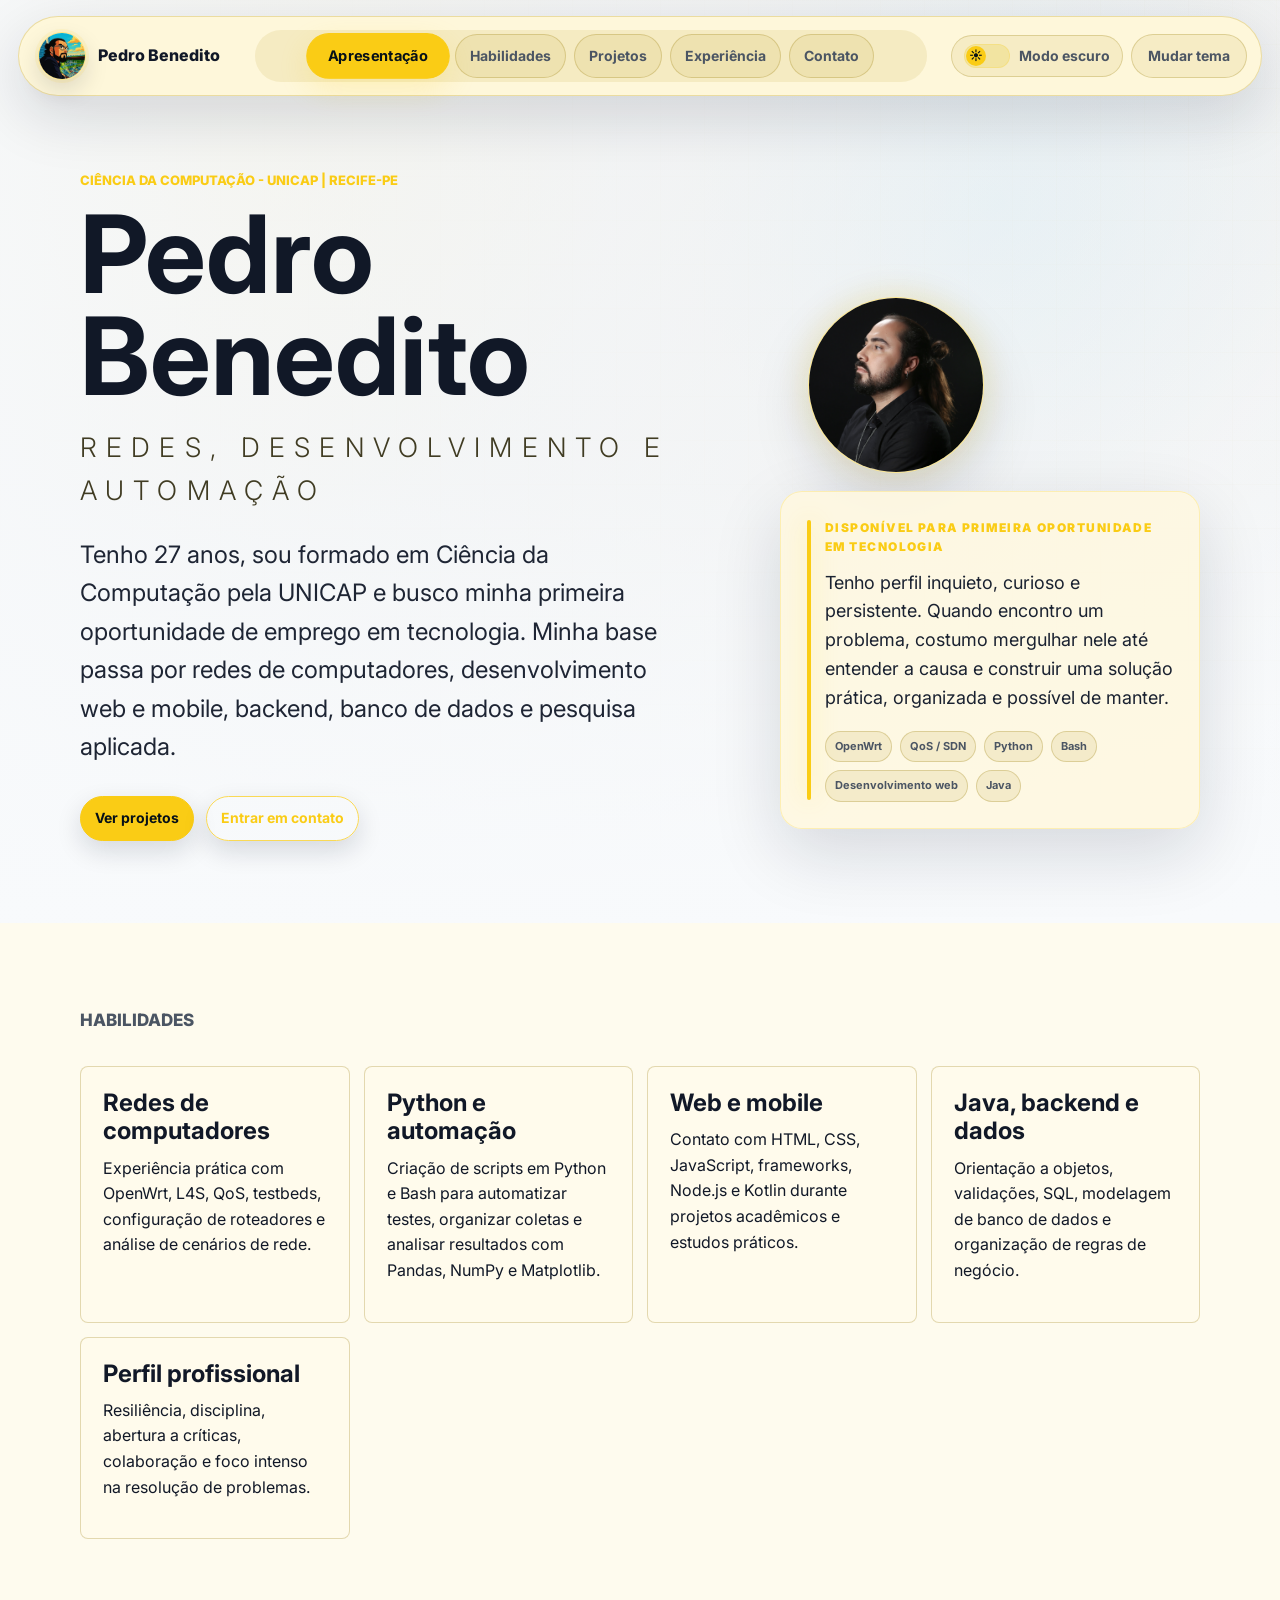
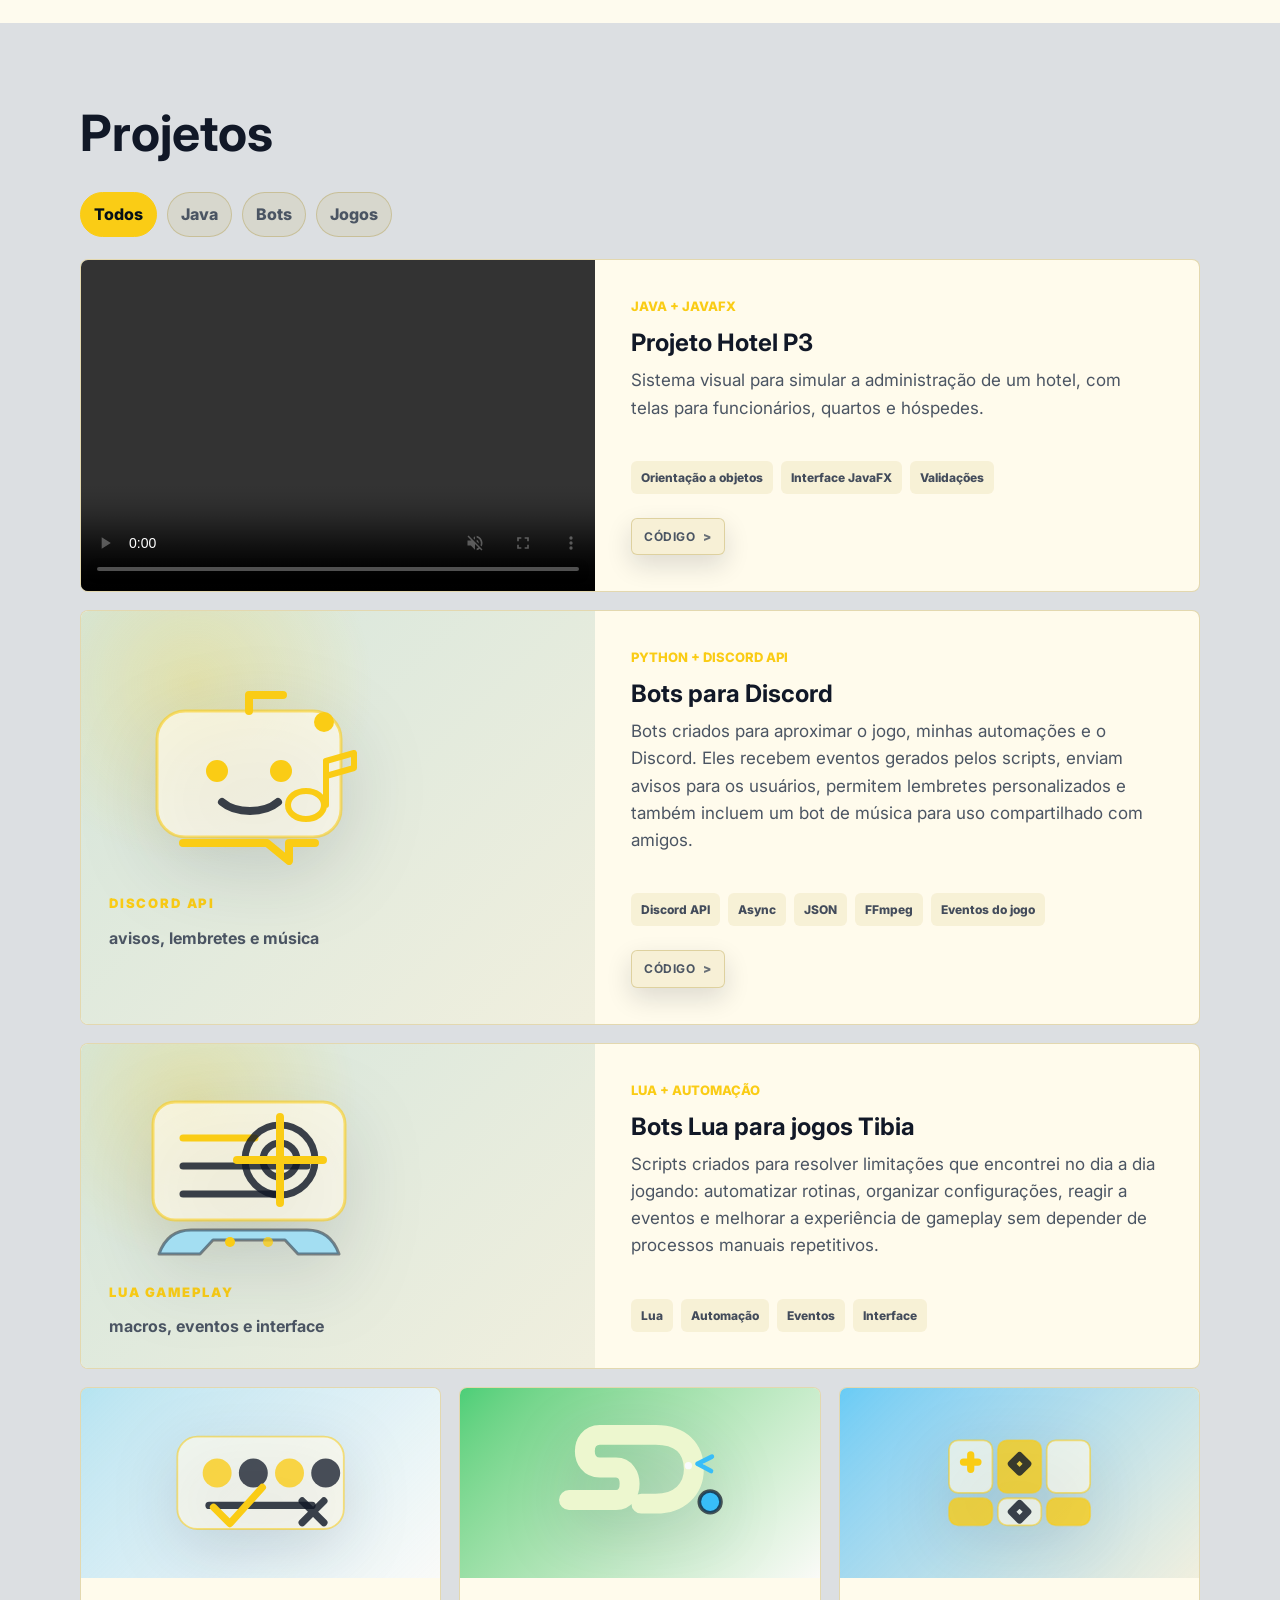
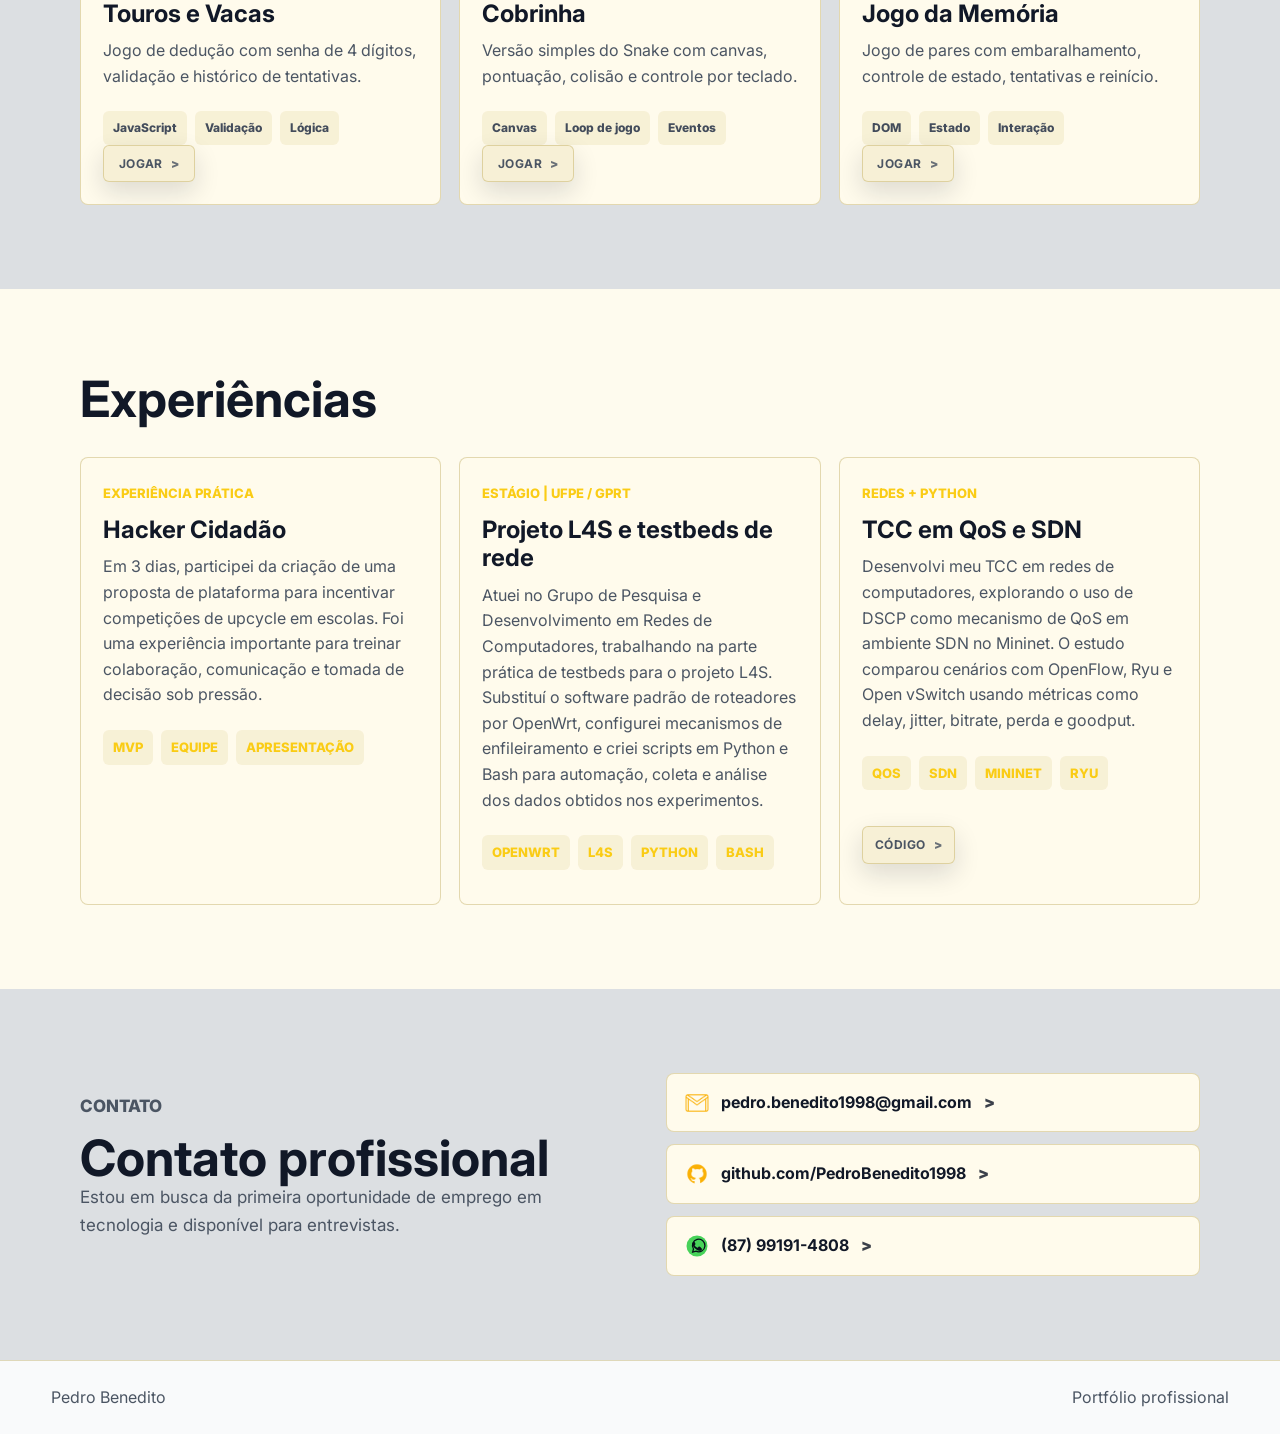
==== index.html @ 8c63ab30 "Restore effects with safer timing" ====
<!DOCTYPE html>
<html lang="pt-BR">
<head>
  <meta charset="UTF-8">
  <meta name="viewport" content="width=device-width, initial-scale=1.0">
  <meta name="description" content="Portfólio de Pedro Benedito, formado em Ciência da Computação pela UNICAP, com experiência em redes, OpenWrt, Python, Java, SQL e desenvolvimento web.">
  <title>Pedro Benedito | Portfólio</title>
  <link rel="preconnect" href="https://fonts.googleapis.com">
  <link rel="preconnect" href="https://fonts.gstatic.com" crossorigin>
  <link href="https://fonts.googleapis.com/css2?family=Inter:wght@400;500;600;700;800&display=swap" rel="stylesheet">
  <link rel="icon" type="image/png" href="assets/favicon.png">
  <link rel="apple-touch-icon" href="assets/favicon.png">
  <link rel="stylesheet" href="styles.css">
</head>
<body>
  <div class="page-loader" data-loader aria-live="polite" aria-label="Carregando portfólio">
    <div class="loader-card">
      <img src="assets/old/newPROFILE.jpg" alt="">
      <span>Preparando portfólio</span>
      <strong>Carregando projetos...</strong>
      <div class="loader-bar" aria-hidden="true"><i></i></div>
    </div>
  </div>

  <header class="site-header" data-header>
    <a class="brand" href="https://github.com/PedroBenedito1998" target="_blank" rel="noreferrer" aria-label="Abrir GitHub atual de Pedro Benedito">
      <img src="assets/old/newPROFILE.jpg" alt="Foto de Pedro Benedito">
      <span>Pedro Benedito</span>
    </a>

    <nav class="nav" aria-label="Navegação principal">
      <a href="#inicio">Apresentação</a>
      <a href="#habilidades">Habilidades</a>
      <a href="#projetos">Projetos</a>
      <a href="#experiencia">Experiência</a>
      <a href="#contato">Contato</a>
    </nav>

    <div class="header-controls" aria-label="Opcoes visuais do site">
      <button class="mode-switch" type="button" data-mode-switch role="switch" aria-checked="true" aria-label="Alternar modo escuro">
        <span class="mode-switch-track" aria-hidden="true">
          <span class="mode-switch-thumb" data-mode-icon>☾</span>
        </span>
        <span class="mode-switch-text" data-mode-label>Modo escuro</span>
      </button>
      <button class="theme-button" type="button" data-theme-button aria-label="Mudar cor do site">
        <span>Mudar tema</span>
      </button>
    </div>
  </header>

  <button class="theme-fab" type="button" data-theme-button aria-label="Mudar cor do site">
    Mudar tema
  </button>

  <div class="toast" data-mode-toast role="status" aria-live="polite"></div>
  <div class="pointer-glow" data-pointer-glow aria-hidden="true"></div>

  <main>
    <section class="hero" id="inicio" aria-labelledby="hero-title">
      <div class="hero-bg" role="img" aria-label="Ambiente visual de tecnologia e desenvolvimento"></div>
      <div class="hero-overlay"></div>
      <div class="hero-content">
        <div class="hero-copy">
          <p class="eyebrow">Ciência da Computação - UNICAP | Recife-PE</p>
          <h1 id="hero-title">Pedro Benedito</h1>
          <p class="hero-subtitle">Redes, desenvolvimento e automação</p>
          <p class="hero-lead">
            Tenho 27 anos, sou formado em Ciência da Computação pela UNICAP e busco
            minha primeira oportunidade de emprego em tecnologia. Minha base passa por
            redes de computadores, desenvolvimento web e mobile, backend, banco de dados
            e pesquisa aplicada.
          </p>
          <div class="hero-actions">
            <a class="button primary" href="#projetos">Ver projetos</a>
            <a class="button secondary" href="#contato">Entrar em contato</a>
          </div>
        </div>

        <div class="hero-side">
          <img class="hero-portrait" src="assets/old/fd.jpg" alt="Foto de Pedro Benedito">
          <aside class="hero-card reveal-card" aria-label="Resumo profissional">
            <span>Disponível para primeira oportunidade em tecnologia</span>
            <p>
              Tenho perfil inquieto, curioso e persistente. Quando encontro um problema,
              costumo mergulhar nele até entender a causa e construir uma solução prática,
              organizada e possível de manter.
            </p>
            <div class="hero-card-tags">
              <b>OpenWrt</b>
              <b>QoS / SDN</b>
              <b>Python</b>
              <b>Bash</b>
              <b>Desenvolvimento web</b>
              <b>Java</b>
            </div>
          </aside>
        </div>
      </div>
    </section>

    <section class="skills-band" id="habilidades">
      <div class="section-shell">
        <div class="section-heading">
          <p class="section-kicker">Habilidades</p>
        </div>

        <div class="skills-grid">
          <article class="skill-card">
            <h3>Redes de computadores</h3>
            <p>Experiência prática com OpenWrt, L4S, QoS, testbeds, configuração de roteadores e análise de cenários de rede.</p>
          </article>
          <article class="skill-card">
            <h3>Python e automação</h3>
            <p>Criação de scripts em Python e Bash para automatizar testes, organizar coletas e analisar resultados com Pandas, NumPy e Matplotlib.</p>
          </article>
          <article class="skill-card">
            <h3>Web e mobile</h3>
            <p>Contato com HTML, CSS, JavaScript, frameworks, Node.js e Kotlin durante projetos acadêmicos e estudos práticos.</p>
          </article>
          <article class="skill-card">
            <h3>Java, backend e dados</h3>
            <p>Orientação a objetos, validações, SQL, modelagem de banco de dados e organização de regras de negócio.</p>
          </article>
          <article class="skill-card">
            <h3>Perfil profissional</h3>
            <p>Resiliência, disciplina, abertura a críticas, colaboração e foco intenso na resolução de problemas.</p>
          </article>
        </div>
      </div>
    </section>

    <section class="projects-band" id="projetos">
      <div class="section-shell">
        <div class="section-heading compact-heading">
          <h2>Projetos</h2>
        </div>

        <div class="filter-bar" aria-label="Filtrar projetos">
          <button class="filter-button is-active" type="button" data-filter="all">Todos</button>
          <button class="filter-button" type="button" data-filter="java">Java</button>
          <button class="filter-button" type="button" data-filter="bots">Bots</button>
          <button class="filter-button" type="button" data-filter="game">Jogos</button>
        </div>

        <div class="project-list">
          <article class="project-row reveal-card" data-project-card data-kind="java">
            <div class="project-preview video-media">
              <video src="assets/old/demo.mp4" controls muted loop playsinline preload="metadata" data-autoplay-video></video>
            </div>
            <div class="project-info">
              <p class="project-tag">Java + JavaFX</p>
              <h3>Projeto Hotel P3</h3>
              <p class="project-summary">
                Sistema visual para simular a administração de um hotel, com telas para
                funcionários, quartos e hóspedes.
              </p>
              <div class="project-notes">
                <span>Orientação a objetos</span>
                <span>Interface JavaFX</span>
                <span>Validações</span>
              </div>
              <div class="project-actions">
                <a class="button small" href="https://github.com/HeloisaJ/Projeto_P3_JavaFX" target="_blank" rel="noreferrer">Código</a>
              </div>
            </div>
          </article>

          <article class="project-row reveal-card" data-project-card data-kind="bots">
            <div class="project-preview code-preview discord-preview" aria-hidden="true">
              <svg class="automation-symbol discord-symbol" viewBox="0 0 260 190">
                <rect class="bot-window" x="38" y="28" width="184" height="126" rx="28" />
                <circle class="bot-eye" cx="98" cy="88" r="11" />
                <circle class="bot-eye" cx="162" cy="88" r="11" />
                <path class="bot-mouth" d="M103 119c14 12 42 12 56 0" />
                <path class="bot-antenna" d="M130 28V12m0 0h34" />
                <circle class="bot-signal" cx="205" cy="39" r="10" />
                <path class="chat-line" d="M64 160h84l22 18v-18h26" />
                <path class="music-note" d="M207 78v44m0-44l28-8v15l-28 8m-2 29c0 8-8 14-18 14s-18-6-18-14 8-14 18-14 18 6 18 14z" />
              </svg>
              <span>Discord API</span>
              <em>avisos, lembretes e música</em>
            </div>
            <div class="project-info">
              <p class="project-tag">Python + Discord API</p>
              <h3>Bots para Discord</h3>
              <p class="project-summary">
                Bots criados para aproximar o jogo, minhas automações e o Discord. Eles
                recebem eventos gerados pelos scripts, enviam avisos para os usuários,
                permitem lembretes personalizados e também incluem um bot de música para
                uso compartilhado com amigos.
              </p>
              <div class="project-notes">
                <span>Discord API</span>
                <span>Async</span>
                <span>JSON</span>
                <span>FFmpeg</span>
                <span>Eventos do jogo</span>
              </div>
              <div class="project-actions">
                <a class="button small" href="https://github.com/PedroBenedito1998/bots-discord" target="_blank" rel="noreferrer">Código</a>
              </div>
            </div>
          </article>

          <article class="project-row reveal-card" data-project-card data-kind="bots">
            <div class="project-preview code-preview lua-preview" aria-hidden="true">
              <svg class="automation-symbol lua-symbol" viewBox="0 0 260 190">
                <rect class="script-window" x="34" y="30" width="192" height="118" rx="22" />
                <path class="script-line accent-script-line" d="M64 66h72" />
                <path class="script-line" d="M64 94h124" />
                <path class="script-line" d="M64 122h92" />
                <path class="target-ring" d="M196 88a35 35 0 1 1-70 0 35 35 0 0 1 70 0z" />
                <path class="target-ring" d="M178 88a17 17 0 1 1-34 0 17 17 0 0 1 34 0z" />
                <path class="target-cross" d="M161 45v86M118 88h86" />
                <path class="gamepad-body" d="M72 158h116c18 0 27 10 32 24h-41l-13-14H94l-13 14H40c5-14 14-24 32-24z" />
                <circle class="gamepad-dot" cx="111" cy="170" r="5" />
                <circle class="gamepad-dot accent-dot" cx="149" cy="170" r="5" />
              </svg>
              <span>Lua gameplay</span>
              <em>macros, eventos e interface</em>
            </div>
            <div class="project-info">
              <p class="project-tag">Lua + automação</p>
              <h3>Bots Lua para jogos Tibia</h3>
              <p class="project-summary">
                Scripts criados para resolver limitações que encontrei no dia a dia jogando:
                automatizar rotinas, organizar configurações, reagir a eventos e melhorar a
                experiência de gameplay sem depender de processos manuais repetitivos.
              </p>
              <div class="project-notes">
                <span>Lua</span>
                <span>Automação</span>
                <span>Eventos</span>
                <span>Interface</span>
              </div>
            </div>
          </article>

        </div>

        <div class="games-grid project-games">
          <article class="game-tile reveal-card" data-project-card data-kind="game">
            <div class="game-cover bulls-cover">
              <svg class="game-symbol bulls-symbol" viewBox="0 0 240 150" aria-hidden="true">
                <rect class="symbol-panel" x="28" y="24" width="184" height="102" rx="22" />
                <circle class="symbol-dot accent-dot" cx="72" cy="64" r="16" />
                <circle class="symbol-dot" cx="112" cy="64" r="16" />
                <circle class="symbol-dot accent-dot" cx="152" cy="64" r="16" />
                <circle class="symbol-dot" cx="192" cy="64" r="16" />
                <path class="symbol-line" d="M63 100h114" />
                <path class="symbol-line accent-line" d="M68 102l18 18 36-40" />
                <path class="symbol-line" d="M166 95l24 24m0-24l-24 24" />
              </svg>
            </div>
            <div class="game-tile-body">
              <h3>Touros e Vacas</h3>
              <p>Jogo de dedução com senha de 4 dígitos, validação e histórico de tentativas.</p>
              <div class="project-notes">
                <span>JavaScript</span>
                <span>Validação</span>
                <span>Lógica</span>
              </div>
              <a class="button small" href="extra/index.html">Jogar</a>
            </div>
          </article>

          <article class="game-tile reveal-card" data-project-card data-kind="game">
            <div class="game-cover snake-cover">
              <svg class="game-symbol snake-symbol" viewBox="0 0 240 150" aria-hidden="true">
                <path class="snake-body" d="M42 94h52c20 0 20-36 0-36H76c-22 0-22-36 0-36h62c28 0 42 16 42 38s-16 38-42 38h-16" />
                <circle class="snake-eye" cx="174" cy="56" r="4" />
                <circle class="snake-food" cx="198" cy="96" r="12" />
                <path class="symbol-line snake-tongue" d="M184 54l16-8m-16 8l15 8" />
              </svg>
            </div>
            <div class="game-tile-body">
              <h3>Cobrinha</h3>
              <p>Versão simples do Snake com canvas, pontuação, colisão e controle por teclado.</p>
              <div class="project-notes">
                <span>Canvas</span>
                <span>Loop de jogo</span>
                <span>Eventos</span>
              </div>
              <a class="button small" href="games/cobrinha/index.html">Jogar</a>
            </div>
          </article>

          <article class="game-tile reveal-card" data-project-card data-kind="game">
            <div class="game-cover memory-cover">
              <svg class="game-symbol memory-symbol" viewBox="0 0 240 150" aria-hidden="true">
                <rect class="memory-mini-card" x="42" y="28" width="48" height="58" rx="10" />
                <rect class="memory-mini-card accent-card" x="96" y="28" width="48" height="58" rx="10" />
                <rect class="memory-mini-card" x="150" y="28" width="48" height="58" rx="10" />
                <rect class="memory-mini-card accent-card" x="42" y="92" width="48" height="30" rx="10" />
                <rect class="memory-mini-card" x="96" y="92" width="48" height="30" rx="10" />
                <rect class="memory-mini-card accent-card" x="150" y="92" width="48" height="30" rx="10" />
                <path class="symbol-line" d="M111 54l9-9 9 9-9 9z" />
                <path class="symbol-line" d="M111 107l9-9 9 9-9 9z" />
                <path class="symbol-line accent-line" d="M58 52h16m-8-8v16" />
              </svg>
            </div>
            <div class="game-tile-body">
              <h3>Jogo da Memória</h3>
              <p>Jogo de pares com embaralhamento, controle de estado, tentativas e reinício.</p>
              <div class="project-notes">
                <span>DOM</span>
                <span>Estado</span>
                <span>Interação</span>
              </div>
              <a class="button small" href="games/memoria/index.html">Jogar</a>
            </div>
          </article>
        </div>
      </div>
    </section>

    <section class="experience-band" id="experiencia">
      <div class="section-shell">
        <div class="section-heading compact-heading">
          <h2>Experiências</h2>
          <!-- Área preparada para incluir certificados, projetos acadêmicos maiores e experiências profissionais. -->
        </div>

        <div class="applied-grid">
          <article class="applied-card reveal-card">
            <span>Experiência prática</span>
            <h3>Hacker Cidadão</h3>
            <p>
              Em 3 dias, participei da criação de uma proposta de plataforma para incentivar
              competições de upcycle em escolas. Foi uma experiência importante para treinar
              colaboração, comunicação e tomada de decisão sob pressão.
            </p>
            <div class="project-notes">
              <span>MVP</span>
              <span>Equipe</span>
              <span>Apresentação</span>
            </div>
          </article>

          <article class="applied-card reveal-card">
            <span>Estágio | UFPE / GPRT</span>
            <h3>Projeto L4S e testbeds de rede</h3>
            <p>
              Atuei no Grupo de Pesquisa e Desenvolvimento em Redes de Computadores,
              trabalhando na parte prática de testbeds para o projeto L4S. Substituí o
              software padrão de roteadores por OpenWrt, configurei mecanismos de
              enfileiramento e criei scripts em Python e Bash para automação, coleta e
              análise dos dados obtidos nos experimentos.
            </p>
            <div class="project-notes">
              <span>OpenWrt</span>
              <span>L4S</span>
              <span>Python</span>
              <span>Bash</span>
            </div>
          </article>

          <article class="applied-card reveal-card">
            <span>Redes + Python</span>
            <h3>TCC em QoS e SDN</h3>
            <p>
              Desenvolvi meu TCC em redes de computadores, explorando o uso de DSCP
              como mecanismo de QoS em ambiente SDN no Mininet. O estudo comparou
              cenários com OpenFlow, Ryu e Open vSwitch usando métricas como delay,
              jitter, bitrate, perda e goodput.
            </p>
            <div class="project-notes">
              <span>QoS</span>
              <span>SDN</span>
              <span>Mininet</span>
              <span>Ryu</span>
            </div>
            <div class="project-actions">
              <a class="button small" href="https://github.com/PedroBenedito1998/Tcc-Pedro-Benedito" target="_blank" rel="noreferrer">Código</a>
            </div>
          </article>
        </div>
      </div>
    </section>

    <section class="contact-band" id="contato">
      <div class="section-shell contact-grid">
        <div>
          <p class="section-kicker">Contato</p>
          <h2>Contato profissional</h2>
          <p>Estou em busca da primeira oportunidade de emprego em tecnologia e disponível para entrevistas.</p>
        </div>
        <div class="contact-links">
          <a href="https://mail.google.com/mail/?view=cm&fs=1&to=pedro.benedito1998@gmail.com" target="_blank" rel="noreferrer">
            <img src="assets/old/email.png" alt="">
            <span>pedro.benedito1998@gmail.com</span>
          </a>
          <a href="https://github.com/PedroBenedito1998" target="_blank" rel="noreferrer">
            <img src="assets/old/git.png" alt="">
            <span>github.com/PedroBenedito1998</span>
          </a>
          <a href="https://wa.me/5587991914808" target="_blank" rel="noreferrer" aria-label="Conversar com Pedro Benedito pelo WhatsApp">
            <svg class="contact-icon whatsapp-icon" viewBox="0 0 32 32" aria-hidden="true">
              <circle cx="16" cy="16" r="14"></circle>
              <path d="M10.2 24.1l1.1-4.1a8.4 8.4 0 1 1 3.4 2.9l-4.5 1.2z"></path>
              <path d="M20.8 17.7c-.3-.2-1.7-.8-2-.9-.3-.1-.5-.2-.7.2-.2.3-.8.9-1 1.1-.2.2-.4.2-.7.1a6.9 6.9 0 0 1-2-1.2 7.4 7.4 0 0 1-1.4-1.8c-.1-.3 0-.5.1-.6l.5-.6c.2-.2.2-.3.3-.5.1-.2 0-.4 0-.5l-.9-2c-.2-.5-.5-.4-.7-.4h-.6c-.2 0-.5.1-.8.4-.3.3-1.1 1.1-1.1 2.6s1.1 3 1.3 3.2c.2.2 2.2 3.4 5.4 4.7 3.2 1.3 3.2.9 3.8.8.6-.1 1.8-.7 2.1-1.4.3-.7.3-1.3.2-1.4-.1-.2-.3-.2-.8-.5z"></path>
            </svg>
            <span>(87) 99191-4808</span>
          </a>
        </div>
      </div>
    </section>
  </main>

  <footer class="site-footer">
    <span>Pedro Benedito</span>
    <span>Portfólio profissional</span>
  </footer>

  <script src="script.js"></script>
</body>
</html>
---- styles.css ----
:root {
  --bg: #09070a;
  --surface: #141014;
  --surface-2: #1f171f;
  --text: #f5f7fb;
  --muted: #c9bfcc;
  --line: rgba(255, 255, 255, 0.12);
  --accent: #facc15;
  --accent-2: #38bdf8;
  --on-accent: #061018;
  --header-bg: rgba(0, 0, 0, 0.56);
  --header-bg-strong: rgba(0, 0, 0, 0.78);
  --header-border: rgba(255, 255, 255, 0.1);
  --soft-control-bg: rgba(255, 255, 255, 0.035);
  --button-bg: rgba(255, 255, 255, 0.03);
  --tag-bg: rgba(255, 255, 255, 0.05);
  --glass-card: rgba(0, 0, 0, 0.34);
  --loader-card-bg: rgba(0, 0, 0, 0.42);
  --hero-grid: rgba(255, 255, 255, 0.07);
  --hero-overlay-a: rgba(0, 0, 0, 0.9);
  --hero-overlay-b: rgba(0, 0, 0, 0.68);
  --hero-overlay-c: rgba(0, 0, 0, 0.44);
  --hero-overlay-end: rgba(0, 0, 0, 0.04);
  --shadow: rgba(0, 0, 0, 0.28);
  --deep-shadow: rgba(0, 0, 0, 0.42);
  --max: 1120px;
}

body[data-theme="blue"] {
  --accent: #38bdf8;
  --accent-2: #f59e0b;
}

body[data-theme="violet"] {
  --accent: #c084fc;
  --accent-2: #38bdf8;
}

body[data-theme="red"] {
  --accent: #fb7185;
  --accent-2: #fbbf24;
}

body[data-theme="green"] {
  --accent: #34d399;
  --accent-2: #f59e0b;
}

body[data-mode="light"] {
  --bg: #f8fafc;
  --surface: color-mix(in srgb, #ffffff 92%, var(--accent) 8%);
  --surface-2: color-mix(in srgb, #edf2f7 86%, var(--accent) 14%);
  --text: #111827;
  --muted: #4b5563;
  --line: color-mix(in srgb, var(--accent) 18%, rgba(17, 24, 39, 0.14));
  --header-bg: color-mix(in srgb, #ffffff 84%, var(--accent) 16%);
  --header-bg-strong: color-mix(in srgb, #ffffff 90%, var(--accent) 10%);
  --header-border: color-mix(in srgb, var(--accent) 22%, rgba(17, 24, 39, 0.1));
  --soft-control-bg: color-mix(in srgb, var(--accent) 9%, rgba(17, 24, 39, 0.04));
  --button-bg: color-mix(in srgb, var(--accent) 7%, rgba(17, 24, 39, 0.035));
  --tag-bg: color-mix(in srgb, var(--accent) 8%, rgba(17, 24, 39, 0.045));
  --glass-card: color-mix(in srgb, #ffffff 78%, var(--accent) 12%);
  --loader-card-bg: color-mix(in srgb, #ffffff 86%, var(--accent) 10%);
  --hero-grid: color-mix(in srgb, var(--accent) 10%, rgba(17, 24, 39, 0.06));
  --hero-overlay-a: rgba(248, 250, 252, 0.92);
  --hero-overlay-b: rgba(248, 250, 252, 0.72);
  --hero-overlay-c: rgba(248, 250, 252, 0.42);
  --hero-overlay-end: rgba(248, 250, 252, 0.08);
  --shadow: rgba(15, 23, 42, 0.14);
  --deep-shadow: rgba(15, 23, 42, 0.18);
}

* {
  box-sizing: border-box;
}

html {
  scroll-behavior: smooth;
  scroll-padding-top: 104px;
}

body {
  position: relative;
  margin: 0;
  overflow-x: hidden;
  background: var(--bg);
  color: var(--text);
  font-family: "Inter", Arial, sans-serif;
  line-height: 1.6;
  transition: background 180ms ease, color 180ms ease;
}

.page-loader {
  position: fixed;
  inset: 0;
  z-index: 100;
  display: grid;
  place-items: center;
  pointer-events: none;
  background:
    radial-gradient(circle at 50% 42%, color-mix(in srgb, var(--accent) 18%, transparent), transparent 28%),
    color-mix(in srgb, var(--bg) 92%, var(--text) 8%);
  animation: loaderAutoHide 420ms ease 1250ms forwards;
  transition: opacity 320ms ease, visibility 320ms ease;
}

.page-loader.is-hidden {
  visibility: hidden;
  opacity: 0;
}

.loader-card {
  display: grid;
  justify-items: center;
  gap: 10px;
  width: min(280px, calc(100% - 48px));
  padding: 26px;
  border: 1px solid color-mix(in srgb, var(--accent) 36%, transparent);
  border-radius: 22px;
  background: var(--loader-card-bg);
  box-shadow:
    0 28px 80px var(--deep-shadow),
    0 0 38px color-mix(in srgb, var(--accent) 16%, transparent);
}

.loader-card img {
  width: 72px;
  height: 72px;
  object-fit: cover;
  object-position: center 18%;
  border: 2px solid var(--accent);
  border-radius: 50%;
  animation: loaderFloat 900ms ease-in-out infinite alternate;
}

.loader-card span {
  color: var(--accent);
  font-size: 11px;
  font-weight: 900;
  letter-spacing: 0.18em;
  text-transform: uppercase;
}

.loader-card strong {
  color: var(--text);
  font-size: 18px;
}

.loader-bar {
  overflow: hidden;
  width: 100%;
  height: 5px;
  margin-top: 4px;
  border-radius: 999px;
  background: var(--tag-bg);
}

.loader-bar i {
  display: block;
  width: 42%;
  height: 100%;
  border-radius: inherit;
  background: linear-gradient(90deg, transparent, var(--accent), transparent);
  animation: loaderRun 950ms ease-in-out infinite;
}

.pointer-glow {
  position: fixed;
  left: 0;
  top: 0;
  z-index: 35;
  width: 132px;
  height: 132px;
  border-radius: 50%;
  pointer-events: none;
  opacity: 0;
  background:
    radial-gradient(circle, color-mix(in srgb, var(--accent) 34%, transparent) 0 2px, transparent 3px),
    radial-gradient(circle, color-mix(in srgb, var(--accent) 14%, transparent), transparent 68%);
  transition: opacity 140ms ease;
  will-change: transform, opacity;
}

.pointer-glow.is-visible {
  opacity: 1;
}

@keyframes loaderAutoHide {
  to {
    visibility: hidden;
    opacity: 0;
  }
}

@keyframes loaderFloat {
  from {
    transform: translateY(0) rotate(-2deg);
  }

  to {
    transform: translateY(-8px) rotate(2deg);
  }
}

@keyframes loaderRun {
  from {
    transform: translateX(-120%);
  }

  to {
    transform: translateX(260%);
  }
}

section {
  scroll-margin-top: 92px;
}

a {
  color: inherit;
  text-decoration: none;
}

button,
input {
  font: inherit;
}

.site-header {
  position: fixed;
  top: 16px;
  left: 50%;
  right: auto;
  z-index: 40;
  display: grid;
  grid-template-columns: auto 1fr auto;
  align-items: center;
  gap: 24px;
  width: min(1280px, calc(100% - 36px));
  padding: 10px 14px;
  border-radius: 999px;
  background: var(--header-bg);
  border-bottom: 1px solid var(--line);
  border: 1px solid var(--header-border);
  box-shadow: 0 20px 60px var(--shadow);
  transform: translateX(-50%);
}

.site-header.is-scrolled {
  background: var(--header-bg-strong);
  border-color: color-mix(in srgb, var(--accent) 20%, transparent);
}

.brand {
  display: inline-flex;
  align-items: center;
  gap: 12px;
  min-width: 0;
  padding: 4px 10px 4px 4px;
  border: 1px solid transparent;
  border-radius: 999px;
  color: var(--text);
  font-weight: 800;
  letter-spacing: 0;
  transition: color 160ms ease, border-color 160ms ease, background 160ms ease, transform 160ms ease;
}

.brand img {
  width: 48px;
  height: 48px;
  object-fit: cover;
  object-position: center 18%;
  border: 1px solid color-mix(in srgb, var(--accent) 46%, white 12%);
  border-radius: 50%;
  box-shadow:
    0 0 0 3px color-mix(in srgb, var(--accent) 10%, transparent),
    0 10px 24px var(--shadow);
  transition: transform 180ms ease, border-color 180ms ease, box-shadow 180ms ease;
}

.brand span {
  position: relative;
}

.brand span::after {
  content: "";
  position: absolute;
  left: 0;
  right: 0;
  bottom: -5px;
  height: 2px;
  border-radius: 999px;
  background: var(--accent);
  transform: scaleX(0);
  transform-origin: left;
  transition: transform 180ms ease;
}

.brand:hover {
  color: var(--text);
  border-color: color-mix(in srgb, var(--accent) 34%, transparent);
  background: color-mix(in srgb, var(--accent) 8%, transparent);
  transform: translateY(-1px);
}

.brand:hover img {
  transform: scale(1.06) rotate(-2deg);
  border-color: color-mix(in srgb, var(--accent) 80%, white 10%);
  box-shadow:
    0 0 0 4px color-mix(in srgb, var(--accent) 14%, transparent),
    0 14px 30px var(--shadow);
}

.brand:hover span::after {
  transform: scaleX(1);
}

.nav {
  display: flex;
  justify-content: center;
  gap: 8px;
  padding: 4px;
  border-radius: 999px;
  background: var(--soft-control-bg);
}

.nav a,
.button,
.theme-button,
.header-action,
.mode-switch {
  border: 1px solid var(--line);
  border-radius: 999px;
  padding: 10px 14px;
  color: var(--muted);
  background: var(--button-bg);
  font-weight: 700;
  font-size: 14px;
  cursor: pointer;
  transition: color 160ms ease, border-color 160ms ease, background 160ms ease, transform 160ms ease;
}

.button:hover,
.theme-button:hover,
.header-action:hover,
.mode-switch:hover {
  color: var(--on-accent);
  border-color: var(--accent);
  background: var(--accent);
}

.nav a:not(.is-active):hover {
  color: var(--accent);
  border-color: color-mix(in srgb, var(--accent) 70%, transparent);
  background: color-mix(in srgb, var(--accent) 10%, transparent);
  box-shadow: inset 0 0 0 1px color-mix(in srgb, var(--accent) 12%, transparent);
}

.nav a.is-active {
  color: var(--on-accent);
  border-color: var(--accent);
  background: var(--accent);
  padding-inline: 20px;
  transform: scale(1.04);
  box-shadow: 0 10px 28px color-mix(in srgb, var(--accent) 18%, transparent);
}

.nav a.is-active:hover {
  transform: scale(1.06);
}

.header-controls {
  display: inline-flex;
  align-items: center;
  gap: 8px;
  justify-self: end;
}

.theme-button {
  display: inline-flex;
  align-items: center;
  gap: 8px;
  padding: 10px 16px;
}

.mode-switch {
  display: inline-flex;
  align-items: center;
  gap: 9px;
  padding: 8px 12px;
}

.mode-switch-track {
  position: relative;
  display: inline-flex;
  align-items: center;
  width: 46px;
  height: 24px;
  padding: 2px;
  border-radius: 999px;
  background: color-mix(in srgb, var(--surface-2) 72%, var(--accent) 28%);
  box-shadow: inset 0 0 0 1px color-mix(in srgb, var(--accent) 20%, transparent);
}

.mode-switch-thumb {
  display: grid;
  place-items: center;
  width: 20px;
  height: 20px;
  border-radius: 50%;
  color: var(--on-accent);
  background: var(--accent);
  font-size: 13px;
  font-weight: 900;
  line-height: 1;
  transform: translateX(20px);
  transition: transform 180ms ease, background 180ms ease, color 180ms ease;
}

body[data-mode="light"] .mode-switch-thumb {
  transform: translateX(0);
}

.mode-switch-text {
  white-space: nowrap;
}

.header-action {
  display: inline-flex;
  align-items: center;
  justify-content: center;
  width: fit-content;
}

.theme-fab {
  display: none;
}

.toast {
  position: fixed;
  top: 94px;
  right: 22px;
  z-index: 80;
  max-width: min(320px, calc(100% - 44px));
  padding: 12px 16px;
  border: 1px solid color-mix(in srgb, var(--accent) 42%, transparent);
  border-radius: 999px;
  color: var(--text);
  background: var(--header-bg-strong);
  box-shadow: 0 18px 42px var(--shadow);
  font-size: 14px;
  font-weight: 800;
  opacity: 0;
  pointer-events: none;
  transform: translateY(-8px);
  transition: opacity 180ms ease, transform 180ms ease;
}

.toast.is-visible {
  opacity: 1;
  transform: translateY(0);
}

.hero {
  position: relative;
  min-height: 100svh;
  display: flex;
  align-items: end;
  overflow: hidden;
}

.hero-bg {
  position: absolute;
  inset: 0;
  opacity: 0.78;
  background:
    radial-gradient(circle at 18% 18%, color-mix(in srgb, var(--accent) 24%, transparent), transparent 30%),
    radial-gradient(circle at 78% 22%, color-mix(in srgb, var(--accent-2) 16%, transparent), transparent 26%),
    linear-gradient(135deg, color-mix(in srgb, var(--surface) 78%, var(--text) 22%), var(--bg));
}

.hero-bg::after {
  content: "";
  position: absolute;
  inset: 0;
  opacity: 0.24;
  background-image:
    linear-gradient(var(--hero-grid) 1px, transparent 1px),
    linear-gradient(90deg, var(--hero-grid) 1px, transparent 1px);
  background-size: 44px 44px;
}

.hero-overlay {
  position: absolute;
  inset: 0;
  background:
    linear-gradient(90deg, var(--hero-overlay-a), var(--hero-overlay-b) 50%, var(--hero-overlay-c)),
    linear-gradient(0deg, var(--bg), var(--hero-overlay-end) 48%);
}

.hero-content {
  position: relative;
  display: grid;
  grid-template-columns: minmax(0, 1fr) minmax(280px, 420px);
  align-items: end;
  gap: clamp(34px, 7vw, 96px);
  width: min(var(--max), calc(100% - 36px));
  margin: 0 auto;
  padding: 170px 0 82px;
}

.hero-copy {
  min-width: 0;
}

.hero-side {
  display: grid;
  align-content: end;
  justify-items: start;
  gap: 18px;
}

.eyebrow,
.section-kicker,
.project-tag {
  margin: 0 0 12px;
  color: var(--accent);
  font-size: 13px;
  font-weight: 800;
  letter-spacing: 0;
  text-transform: uppercase;
}

h1,
h2,
h3,
p {
  margin-top: 0;
}

h1 {
  max-width: 760px;
  margin-bottom: 18px;
  font-size: clamp(52px, 9vw, 108px);
  line-height: 0.95;
  letter-spacing: 0;
}

h2 {
  margin-bottom: 0;
  font-size: clamp(30px, 4vw, 50px);
  line-height: 1.05;
  letter-spacing: 0;
}

h3 {
  margin-bottom: 10px;
  font-size: 24px;
  line-height: 1.18;
}

.hero-subtitle {
  margin: 0 0 24px;
  color: color-mix(in srgb, var(--text) 80%, var(--accent) 20%);
  font-size: clamp(18px, 2.1vw, 30px);
  font-weight: 300;
  letter-spacing: 0.34em;
  text-transform: uppercase;
}

.hero-lead {
  max-width: 720px;
  margin-bottom: 30px;
  color: color-mix(in srgb, var(--text) 78%, var(--muted) 22%);
  font-size: clamp(18px, 2.2vw, 24px);
}

.hero-portrait {
  width: min(176px, 42vw);
  aspect-ratio: 1;
  margin-left: 28px;
  border: 1px solid color-mix(in srgb, var(--accent) 42%, transparent);
  border-radius: 50%;
  background: var(--surface);
  object-fit: cover;
  object-position: center 18%;
  box-shadow:
    0 24px 60px var(--shadow),
    0 0 34px color-mix(in srgb, var(--accent) 22%, transparent);
  animation: profileFloat 5.4s ease-in-out infinite;
  will-change: transform;
}

.hero-card {
  position: relative;
  margin-bottom: 12px;
  padding: 26px;
  border: 1px solid color-mix(in srgb, var(--accent) 24%, transparent);
  border-radius: 22px;
  background: var(--glass-card);
  box-shadow:
    0 24px 70px var(--shadow),
    inset 0 1px 0 rgba(255, 255, 255, 0.06);
}

.hero-card::after {
  content: "";
  position: absolute;
  left: 26px;
  top: 28px;
  bottom: 28px;
  width: 4px;
  border-radius: 999px;
  background: var(--accent);
  box-shadow: 0 0 24px color-mix(in srgb, var(--accent) 42%, transparent);
}

.hero-card span,
.hero-card p,
.hero-card-tags {
  position: relative;
  z-index: 1;
}

.hero-card span {
  display: block;
  margin: 0 0 12px 18px;
  color: var(--accent);
  font-size: 12px;
  font-weight: 900;
  letter-spacing: 0.12em;
  text-transform: uppercase;
}

.hero-card p {
  margin: 0 0 18px 18px;
  color: color-mix(in srgb, var(--text) 84%, var(--muted) 16%);
  font-size: 18px;
}

.hero-card-tags {
  display: flex;
  flex-wrap: wrap;
  gap: 8px;
  margin-left: 18px;
}

.hero-card-tags b {
  padding: 6px 9px;
  border: 1px solid var(--line);
  border-radius: 999px;
  color: var(--muted);
  background: var(--tag-bg);
  font-size: 11px;
}

.hero-actions,
.project-actions {
  display: flex;
  flex-wrap: wrap;
  gap: 12px;
}

.button {
  display: inline-flex;
  align-items: center;
  justify-content: center;
  width: fit-content;
  gap: 8px;
  box-shadow: 0 10px 26px var(--shadow);
}

.button.primary {
  background: var(--accent);
  border-color: var(--accent);
  color: var(--on-accent);
}

.button.secondary {
  background: transparent;
  color: var(--accent);
  border-color: color-mix(in srgb, var(--accent) 72%, white 10%);
}

.button.primary:hover {
  color: var(--on-accent);
  background: var(--accent);
  border-color: var(--accent);
}

.button.secondary:hover {
  color: var(--accent);
  background: color-mix(in srgb, var(--accent) 10%, transparent);
  border-color: var(--accent);
  box-shadow:
    inset 0 0 0 1px color-mix(in srgb, var(--accent) 18%, transparent),
    0 10px 26px var(--shadow);
}

.button.small {
  padding: 8px 12px;
}

.project-actions .button,
.game-tile .button {
  min-width: 92px;
  border-radius: 6px;
  text-transform: uppercase;
  letter-spacing: 0.04em;
  font-size: 12px;
}

.project-actions .button::after,
.game-tile .button::after,
.header-action::after,
.contact-links a::after {
  content: ">";
  font-weight: 900;
  opacity: 0.82;
}

.section-shell {
  width: min(var(--max), calc(100% - 36px));
  margin: 0 auto;
  padding: 84px 0;
}

.projects-band,
.contact-band {
  background: color-mix(in srgb, var(--bg) 88%, var(--text) 12%);
}

.skills-band,
.experience-band {
  background: color-mix(in srgb, var(--surface) 90%, var(--bg) 10%);
}

.about-grid,
.contact-grid {
  display: grid;
  grid-template-columns: minmax(0, 1fr) minmax(0, 1fr);
  gap: 52px;
  align-items: center;
}

.about-copy p,
.contact-grid p,
.section-heading p,
.project-summary,
.timeline-card p,
.civic-showcase p,
.rules-box p,
.game-feedback {
  color: var(--muted);
  font-size: 17px;
}

@keyframes profileFloat {
  0%,
  100% {
    transform: translateY(0);
  }

  50% {
    transform: translateY(-8px);
  }
}

.quick-facts,
.project-notes {
  display: flex;
  flex-wrap: wrap;
  gap: 8px;
  margin-top: 22px;
}

.quick-facts span,
.project-notes span {
  border: 1px solid var(--line);
  border-radius: 6px;
  padding: 6px 9px;
  color: var(--muted);
  background: var(--button-bg);
  font-size: 12px;
  font-weight: 800;
  cursor: default;
}

.project-notes span {
  border-color: transparent;
  color: color-mix(in srgb, var(--muted) 86%, var(--text) 14%);
}

.section-heading {
  max-width: 820px;
  margin-bottom: 32px;
}

.compact-heading p {
  max-width: 720px;
  margin-top: 16px;
}

.skills-grid,
.timeline-grid {
  display: grid;
  grid-template-columns: repeat(4, minmax(0, 1fr));
  gap: 14px;
}

.timeline-grid {
  grid-template-columns: repeat(4, minmax(0, 1fr));
}

.skill-card,
.timeline-card,
.project-row,
.game-tile,
.applied-card,
.civic-showcase,
.contact-links a,
.rules-box,
.game-card {
  border: 1px solid var(--line);
  border-radius: 8px;
  background: var(--surface);
}

.skill-card,
.timeline-card,
.project-row,
.game-tile,
.applied-card,
.civic-showcase,
.contact-links a {
  position: relative;
  overflow: hidden;
  transition: transform 180ms ease, border-color 180ms ease, box-shadow 180ms ease, background 180ms ease;
}

.skill-card:hover,
.timeline-card:hover,
.project-row:hover,
.game-tile:hover,
.applied-card:hover,
.civic-showcase:hover,
.contact-links a:hover {
  transform: translateY(-3px);
  border-color: color-mix(in srgb, var(--accent) 70%, white 10%);
  background: color-mix(in srgb, var(--surface) 78%, var(--accent) 22%);
  box-shadow: 0 18px 50px var(--shadow);
}

.project-row:hover .project-info,
.game-tile:hover .game-tile-body {
  background: color-mix(in srgb, var(--surface) 76%, var(--accent) 24%);
}

.button:hover,
.filter-button:hover,
.theme-button:hover,
.theme-fab:hover {
  transform: translateY(-2px);
}

.quick-facts span:hover,
.project-notes span:hover {
  color: var(--text);
  border-color: color-mix(in srgb, var(--accent) 56%, transparent);
  background: color-mix(in srgb, var(--accent) 10%, transparent);
}

.nav a:focus-visible,
.button:focus-visible,
.theme-button:focus-visible,
.theme-fab:focus-visible,
.header-action:focus-visible,
.brand:focus-visible,
.filter-button:focus-visible,
.contact-links a:focus-visible,
.game-control:focus-visible,
.memory-card:focus-visible,
.guess-row input:focus-visible {
  outline: 3px solid color-mix(in srgb, var(--accent) 80%, white 20%);
  outline-offset: 3px;
}

.button:active,
.theme-button:active,
.theme-fab:active,
.filter-button:active,
.game-control:active,
.memory-card:active {
  transform: translateY(1px);
}

.reveal-card {
  opacity: 0;
  transform: translateY(18px);
}

.reveal-card.is-visible {
  opacity: 1;
  transform: translateY(0);
}

.reveal-card.is-visible:hover {
  transform: translateY(-3px);
}

.skill-card,
.timeline-card {
  min-height: 190px;
  padding: 22px;
}

.timeline-card span {
  display: inline-block;
  margin-bottom: 12px;
  color: var(--accent);
  font-size: 13px;
  font-weight: 800;
  text-transform: uppercase;
}

.empty-slot {
  border-style: dashed;
  background: color-mix(in srgb, var(--surface) 72%, transparent);
}

.project-list {
  display: grid;
  gap: 18px;
}

.filter-bar {
  display: flex;
  flex-wrap: wrap;
  gap: 10px;
  margin: 0 0 22px;
}

.filter-button {
  border: 1px solid var(--line);
  border-radius: 999px;
  padding: 9px 13px;
  color: var(--muted);
  background: var(--button-bg);
  cursor: pointer;
  font-weight: 800;
}

.filter-button.is-active {
  color: var(--on-accent);
  border-color: var(--accent);
  background: var(--accent);
}

.filter-button:not(.is-active):hover {
  color: var(--accent);
  border-color: color-mix(in srgb, var(--accent) 70%, transparent);
  background: color-mix(in srgb, var(--accent) 10%, transparent);
  box-shadow: inset 0 0 0 1px color-mix(in srgb, var(--accent) 12%, transparent);
}

.project-row.is-hidden,
.game-tile.is-hidden {
  display: none;
}

.project-row {
  display: grid;
  grid-template-columns: minmax(260px, 0.92fr) minmax(0, 1.08fr);
  overflow: hidden;
}

.project-preview {
  width: 100%;
  min-height: 310px;
  border: 0;
  background: var(--surface-2);
}

.project-info {
  display: flex;
  flex-direction: column;
  justify-content: center;
  padding: clamp(22px, 4vw, 36px);
}

.project-actions {
  margin-top: 24px;
}

.video-media {
  padding: 0;
  background: color-mix(in srgb, var(--bg) 88%, black 12%);
}

.video-media video {
  width: 100%;
  height: 100%;
  min-height: 310px;
  object-fit: cover;
  display: block;
}

.code-preview {
  display: grid;
  align-content: center;
  justify-items: start;
  gap: 12px;
  padding: 28px;
  background:
    radial-gradient(circle at 22% 18%, color-mix(in srgb, var(--accent) 24%, transparent), transparent 34%),
    linear-gradient(135deg, color-mix(in srgb, var(--surface-2) 86%, var(--accent-2) 14%), color-mix(in srgb, var(--surface-2) 82%, var(--bg) 18%));
}

.code-preview span {
  color: var(--accent);
  font-size: 13px;
  font-weight: 900;
  letter-spacing: 0.14em;
  text-transform: uppercase;
}

.code-preview strong {
  color: var(--text);
  font-size: clamp(36px, 5vw, 68px);
  line-height: 0.95;
}

.code-preview em {
  max-width: 28ch;
  color: var(--muted);
  font-style: normal;
  font-weight: 700;
}

.automation-symbol {
  width: min(72%, 280px);
  max-height: 190px;
  margin-bottom: 8px;
  overflow: visible;
  filter: drop-shadow(0 22px 38px var(--deep-shadow));
}

.bot-window,
.script-window {
  fill: color-mix(in srgb, var(--surface) 72%, transparent);
  stroke: color-mix(in srgb, var(--accent) 58%, transparent);
  stroke-width: 3;
}

.bot-eye,
.bot-signal,
.gamepad-dot {
  fill: var(--accent);
}

.bot-mouth,
.bot-antenna,
.chat-line,
.music-note,
.script-line,
.target-ring,
.target-cross {
  fill: none;
  stroke: color-mix(in srgb, var(--text) 82%, transparent);
  stroke-width: 8;
  stroke-linecap: round;
  stroke-linejoin: round;
}

.bot-antenna,
.chat-line,
.music-note,
.accent-script-line,
.target-cross {
  stroke: var(--accent);
}

.music-note {
  stroke-width: 6;
}

.script-line,
.target-ring {
  stroke-width: 7;
}

.gamepad-body {
  fill: color-mix(in srgb, var(--accent-2) 46%, var(--surface) 54%);
  stroke: color-mix(in srgb, var(--text) 48%, transparent);
  stroke-width: 3;
  stroke-linejoin: round;
}

.game-media {
  display: flex;
  align-items: end;
  padding: 22px;
  background:
    linear-gradient(135deg, color-mix(in srgb, var(--accent) 26%, transparent), transparent 64%),
    var(--surface-2);
}

.game-media span {
  font-weight: 800;
  color: var(--text);
  text-shadow: 0 2px 16px var(--shadow);
}

.games-grid,
.applied-grid {
  display: grid;
  grid-template-columns: repeat(3, minmax(0, 1fr));
  gap: 18px;
}

.project-games {
  margin-top: 18px;
}

.game-tile,
.applied-card {
  overflow: hidden;
}

.game-cover {
  min-height: 190px;
  position: relative;
  display: grid;
  place-items: center;
  overflow: hidden;
  padding: 20px;
  background: var(--surface-2);
}

.game-symbol {
  width: min(68%, 250px);
  max-height: 138px;
  overflow: visible;
  filter: drop-shadow(0 18px 32px var(--deep-shadow));
}

.symbol-panel,
.memory-mini-card {
  fill: color-mix(in srgb, var(--surface) 68%, transparent);
  stroke: color-mix(in srgb, var(--accent) 54%, transparent);
  stroke-width: 2;
}

.symbol-dot {
  fill: color-mix(in srgb, var(--text) 76%, transparent);
}

.accent-dot,
.accent-card {
  fill: color-mix(in srgb, var(--accent) 78%, transparent);
}

.symbol-line {
  fill: none;
  stroke: color-mix(in srgb, var(--text) 82%, transparent);
  stroke-width: 8;
  stroke-linecap: round;
  stroke-linejoin: round;
}

.accent-line {
  stroke: var(--accent);
}

.snake-body {
  fill: none;
  stroke: color-mix(in srgb, #eafff2 84%, var(--accent) 16%);
  stroke-width: 22;
  stroke-linecap: round;
  stroke-linejoin: round;
}

.snake-eye {
  fill: var(--bg);
}

.snake-food {
  fill: var(--accent-2);
  stroke: color-mix(in srgb, var(--text) 72%, transparent);
  stroke-width: 4;
}

.snake-tongue {
  stroke: var(--accent-2);
  stroke-width: 5;
}

.bulls-cover {
  background:
    linear-gradient(135deg, color-mix(in srgb, var(--accent-2) 38%, transparent), color-mix(in srgb, var(--bg) 76%, transparent)),
    repeating-linear-gradient(45deg, rgba(255, 255, 255, 0.08) 0 1px, transparent 1px 18px);
}

.snake-cover {
  background:
    linear-gradient(135deg, rgba(34, 197, 94, 0.82), color-mix(in srgb, var(--bg) 70%, transparent)),
    repeating-linear-gradient(90deg, rgba(255, 255, 255, 0.12) 0 1px, transparent 1px 22px);
}

.memory-cover {
  background:
    linear-gradient(135deg, rgba(56, 189, 248, 0.76), color-mix(in srgb, var(--surface-2) 82%, var(--bg) 18%)),
    radial-gradient(circle at 28% 30%, rgba(255, 255, 255, 0.22), transparent 24%);
}

.game-tile-body,
.applied-card {
  padding: 22px;
}

.game-tile-body p,
.applied-card p {
  color: var(--muted);
}

.applied-card span {
  display: inline-block;
  margin-bottom: 12px;
  color: var(--accent);
  font-size: 13px;
  font-weight: 800;
  text-transform: uppercase;
}

.civic-showcase {
  display: grid;
  grid-template-columns: minmax(280px, 0.92fr) minmax(0, 1.08fr);
  gap: 28px;
  align-items: center;
  margin-top: 18px;
  padding: 18px;
}

.civic-gallery {
  display: grid;
  grid-template-columns: repeat(2, minmax(0, 1fr));
  gap: 6px;
}

.civic-gallery img {
  width: 100%;
  height: 160px;
  object-fit: cover;
  border-radius: 6px;
}

.contact-links {
  display: grid;
  gap: 12px;
}

.contact-links a {
  display: flex;
  align-items: center;
  gap: 12px;
  padding: 16px 18px;
  color: var(--text);
  font-weight: 700;
  overflow-wrap: anywhere;
}

.contact-links img {
  width: 24px;
  height: 24px;
  object-fit: contain;
}

.contact-icon {
  width: 24px;
  height: 24px;
  flex: 0 0 24px;
}

.whatsapp-icon circle {
  fill: color-mix(in srgb, #25d366 84%, var(--accent) 16%);
}

.whatsapp-icon path:first-of-type {
  fill: none;
  stroke: #061018;
  stroke-width: 1.7;
}

.whatsapp-icon path:last-of-type {
  fill: #061018;
}

.contact-links a:hover {
  border-color: var(--accent);
}

.site-footer {
  display: flex;
  justify-content: space-between;
  gap: 18px;
  padding: 24px clamp(18px, 4vw, 54px);
  color: var(--muted);
  border-top: 1px solid var(--line);
  background: color-mix(in srgb, var(--bg) 92%, var(--surface) 8%);
}

.game-page {
  background:
    radial-gradient(circle at 20% 10%, color-mix(in srgb, var(--accent) 18%, transparent), transparent 30%),
    linear-gradient(160deg, var(--surface), var(--bg));
}

.game-hero {
  padding-top: 96px;
  background: color-mix(in srgb, var(--surface) 68%, transparent);
}

.game-layout,
.game-panel {
  display: grid;
  grid-template-columns: minmax(0, 1.1fr) minmax(280px, 0.9fr);
  gap: 32px;
  align-items: end;
}

.game-panel {
  grid-template-columns: minmax(260px, 0.8fr) minmax(0, 1.2fr);
  align-items: start;
}

.rules-box,
.game-card {
  padding: 24px;
}

.rules-box h2 {
  margin-bottom: 16px;
  font-size: 28px;
}

.game-band {
  background: color-mix(in srgb, var(--surface) 92%, var(--bg) 8%);
}

.game-label {
  display: block;
  margin-bottom: 8px;
  color: var(--muted);
  font-weight: 700;
}

.guess-row {
  display: flex;
  gap: 10px;
  flex-wrap: wrap;
}

.guess-row input {
  width: 150px;
  border: 1px solid var(--line);
  border-radius: 8px;
  background: color-mix(in srgb, var(--surface) 94%, var(--bg) 6%);
  color: var(--text);
  padding: 11px 12px;
  font-size: 18px;
  font-weight: 800;
}

.game-feedback {
  min-height: 28px;
  margin-top: 16px;
  font-weight: 800;
}

.game-feedback[data-type="error"] {
  color: #fb7185;
}

.game-feedback[data-type="ok"] {
  color: #22c55e;
}

.resultados {
  display: grid;
  gap: 10px;
  margin-top: 18px;
}

.result-row {
  display: flex;
  align-items: center;
  gap: 8px;
  border: 1px solid var(--line);
  border-radius: 8px;
  padding: 10px;
  background: var(--button-bg);
}

.result-row span {
  min-width: 88px;
  font-weight: 800;
}

.result-row img {
  width: 34px;
  height: 34px;
  object-fit: cover;
  border-radius: 6px;
}

.playfield-card {
  max-width: 560px;
  margin: 0 auto;
}

.bulls-card {
  display: grid;
  gap: 18px;
}

.bulls-start {
  display: grid;
  gap: 12px;
}

.bulls-start p:not(.section-kicker) {
  color: var(--muted);
  font-size: 18px;
  line-height: 1.7;
}

.bulls-card .hero-actions {
  margin-top: 4px;
}

.score-row {
  display: flex;
  justify-content: space-between;
  gap: 12px;
  margin-bottom: 14px;
  color: var(--muted);
  font-weight: 800;
}

.snake-canvas {
  width: 100%;
  aspect-ratio: 1;
  display: block;
  border: 1px solid var(--line);
  border-radius: 8px;
  background: color-mix(in srgb, var(--bg) 88%, var(--surface) 12%);
}

.game-controls {
  display: grid;
  grid-template-columns: repeat(3, 52px);
  justify-content: center;
  gap: 8px;
  margin-top: 16px;
}

.game-control {
  width: 52px;
  height: 44px;
  border: 1px solid var(--line);
  border-radius: 8px;
  color: var(--text);
  background: var(--button-bg);
  cursor: pointer;
  font-weight: 800;
}

.game-control[data-dir="up"] {
  grid-column: 2;
}

.game-control[data-dir="left"] {
  grid-column: 1;
}

.game-control[data-dir="right"] {
  grid-column: 3;
}

.game-control[data-dir="down"] {
  grid-column: 2;
}

.memory-grid {
  display: grid;
  grid-template-columns: repeat(4, minmax(62px, 1fr));
  gap: 10px;
  margin-top: 18px;
}

.memory-card {
  min-height: 78px;
  border: 1px solid var(--line);
  border-radius: 8px;
  color: var(--text);
  background: linear-gradient(135deg, var(--surface-2), var(--button-bg));
  cursor: pointer;
  font-size: 28px;
  font-weight: 800;
}

.memory-card.is-open,
.memory-card.is-found {
  color: var(--on-accent);
  border-color: var(--accent);
  background: var(--accent);
}

.memory-card.is-found {
  opacity: 0.72;
}

@media (prefers-reduced-motion: reduce) {
  html {
    scroll-behavior: auto;
  }

  *,
  *::before,
  *::after {
    transition-duration: 0.01ms !important;
    animation-duration: 0.01ms !important;
  }

  .reveal-card {
    opacity: 1;
    transform: none;
  }

  .hero-portrait {
    animation: none !important;
    will-change: auto;
  }
}

@media (max-width: 900px) {
  .site-header {
    grid-template-columns: minmax(0, 1fr) auto;
    gap: 12px;
    border-radius: 24px;
  }

  .brand span {
    display: none;
  }

  .nav {
    grid-column: 1 / -1;
    grid-row: 2;
    min-width: 0;
    max-width: 100%;
    justify-content: start;
    overflow-x: auto;
    padding-bottom: 2px;
    scrollbar-width: none;
  }

  .nav::-webkit-scrollbar {
    display: none;
  }

  .header-controls {
    grid-column: 2;
    grid-row: 1;
    justify-self: end;
  }

  .hero {
    min-height: auto;
  }

  .hero-content {
    grid-template-columns: 1fr;
    padding-top: 205px;
  }

  .hero-card {
    max-width: 620px;
    margin-bottom: 0;
  }

  .hero-side {
    justify-items: start;
  }

  .about-grid,
  .contact-grid,
  .project-row,
  .civic-showcase,
  .game-layout,
  .game-panel {
    grid-template-columns: 1fr;
  }

  .skills-grid,
  .timeline-grid,
  .games-grid,
  .applied-grid {
    grid-template-columns: repeat(2, minmax(0, 1fr));
  }
}

@media (max-width: 560px) {
  section {
    scroll-margin-top: 154px;
  }

  .nav a,
  .theme-button,
  .mode-switch {
    padding: 8px 10px;
    font-size: 13px;
  }

  .site-header {
    top: 10px;
    left: 10px;
    right: 10px;
    width: auto;
    padding: 8px;
    transform: none;
  }

  .header-controls {
    gap: 8px;
  }

  .mode-switch {
    padding: 7px;
  }

  .mode-switch-text {
    display: none;
  }

  .toast {
    top: 142px;
    right: 14px;
    font-size: 13px;
  }

  .theme-fab {
    display: none;
  }

  .hero-content {
    width: min(var(--max), calc(100% - 28px));
    padding: 190px 0 58px;
  }

  .hero-subtitle {
    max-width: 19ch;
    font-size: 16px;
    line-height: 1.55;
    letter-spacing: 0.18em;
  }

  h1 {
    max-width: 8ch;
    font-size: 44px;
  }

  .hero-lead {
    max-width: 31ch;
    font-size: 16px;
  }

  .hero-side {
    justify-items: center;
  }

  .hero-portrait {
    width: min(158px, 54vw);
    margin-left: 0;
  }

  .hero-card p {
    font-size: 17px;
  }

  .hero-card {
    padding: 22px;
  }

  .skills-grid,
  .timeline-grid,
  .games-grid,
  .applied-grid {
    grid-template-columns: 1fr;
  }

  .section-shell {
    padding: 64px 0;
  }

  .site-footer {
    display: grid;
  }
}
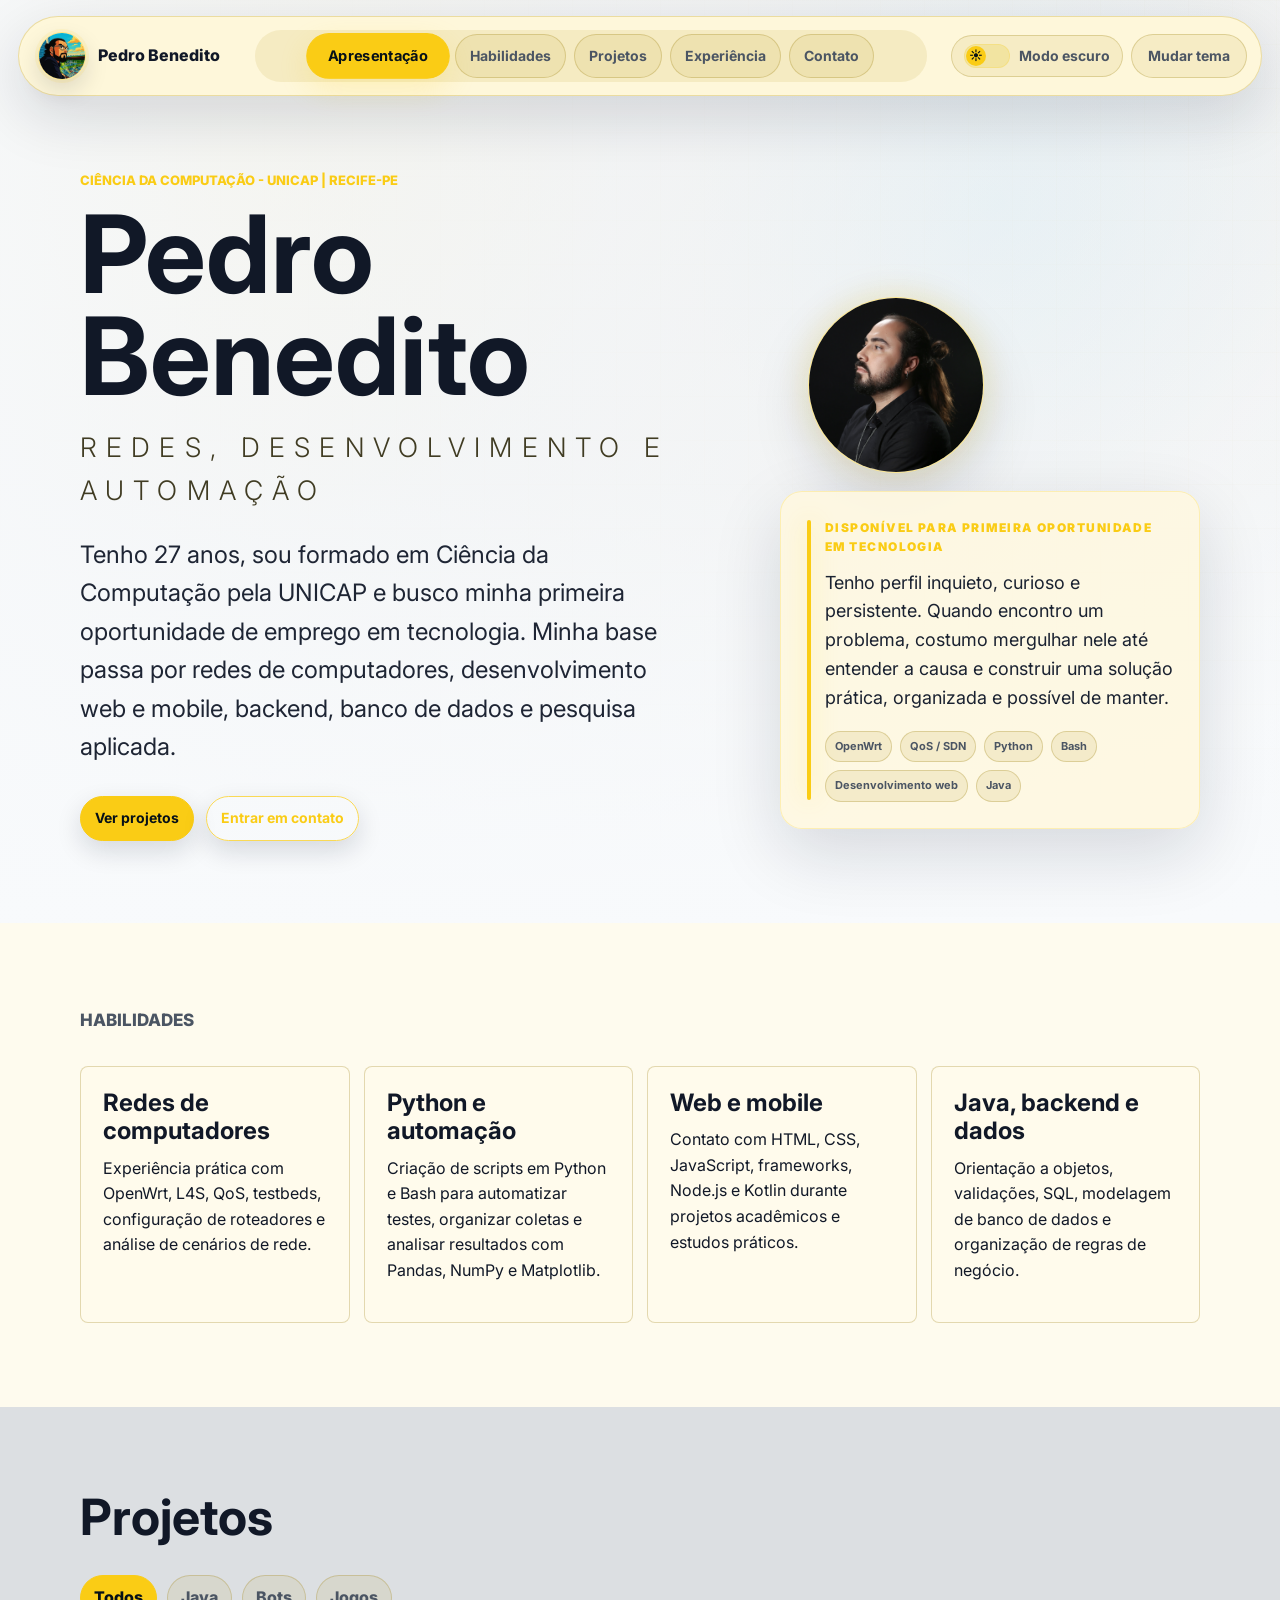
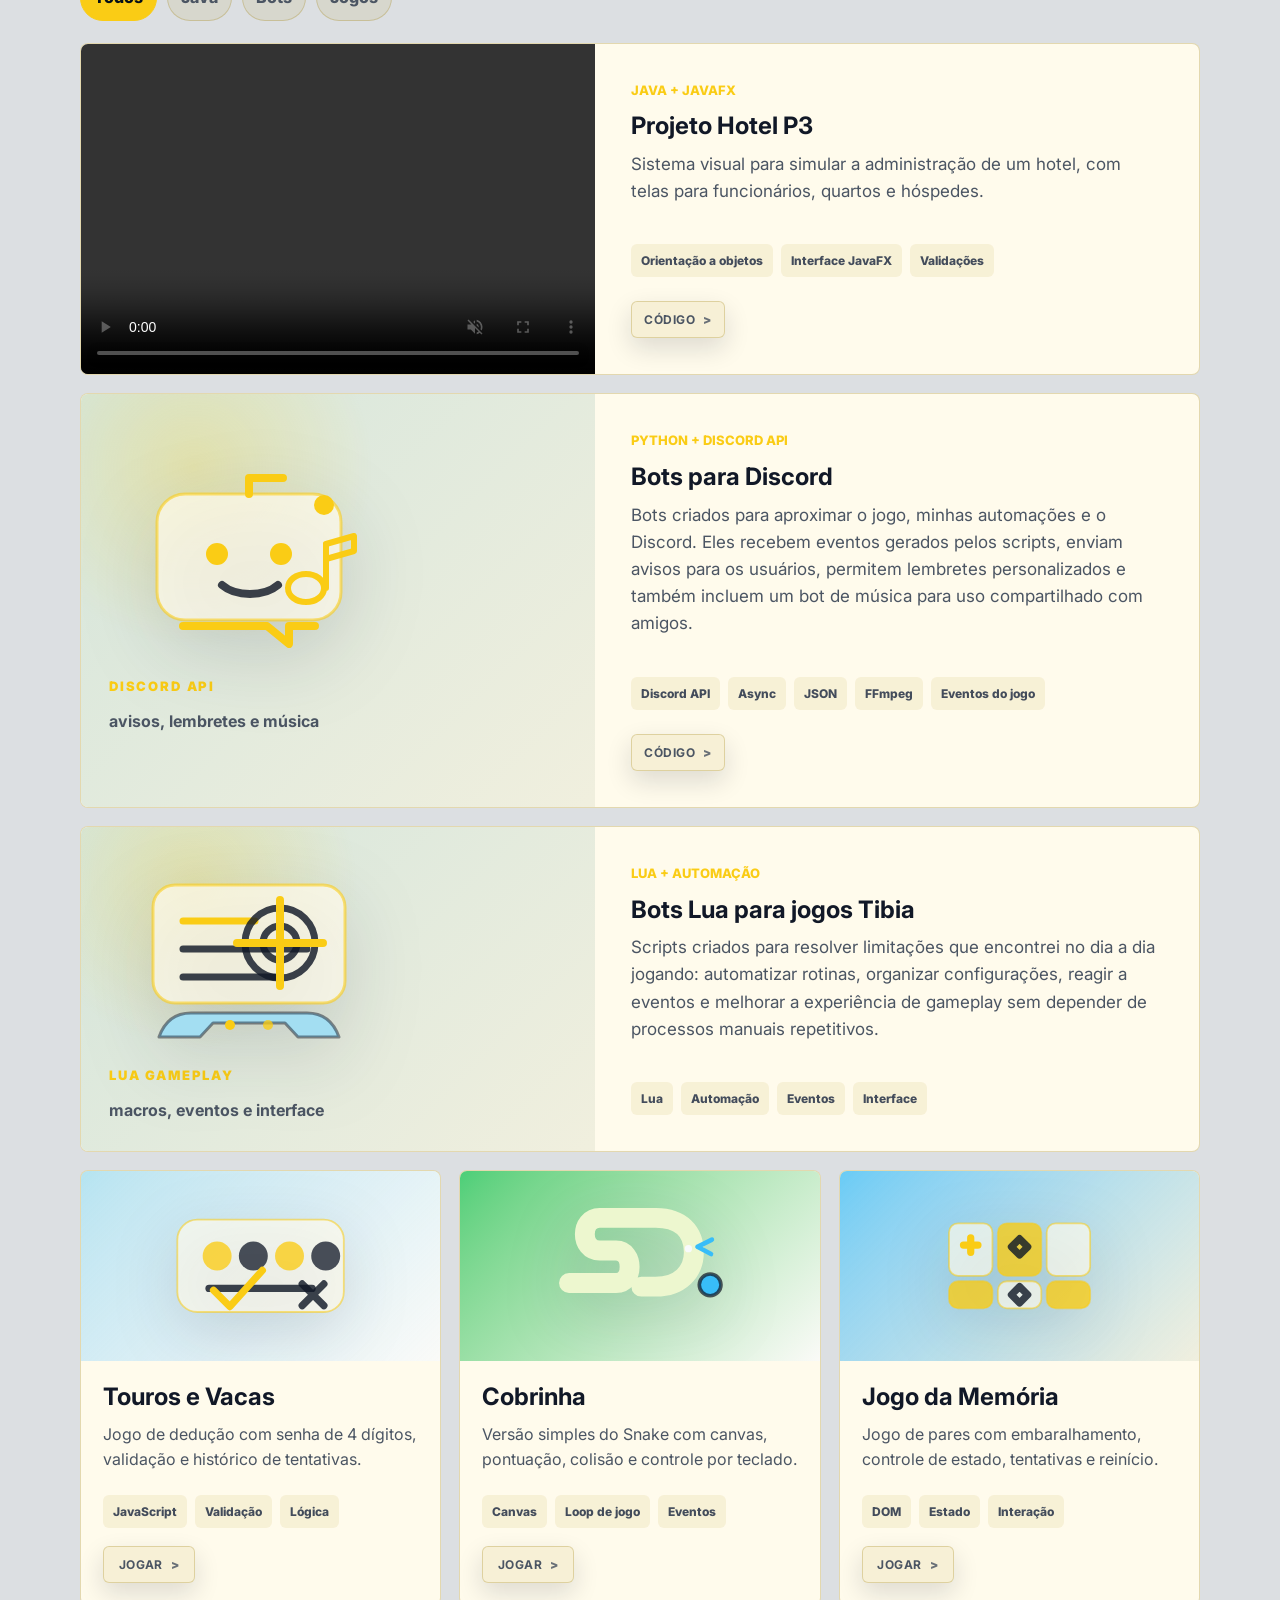
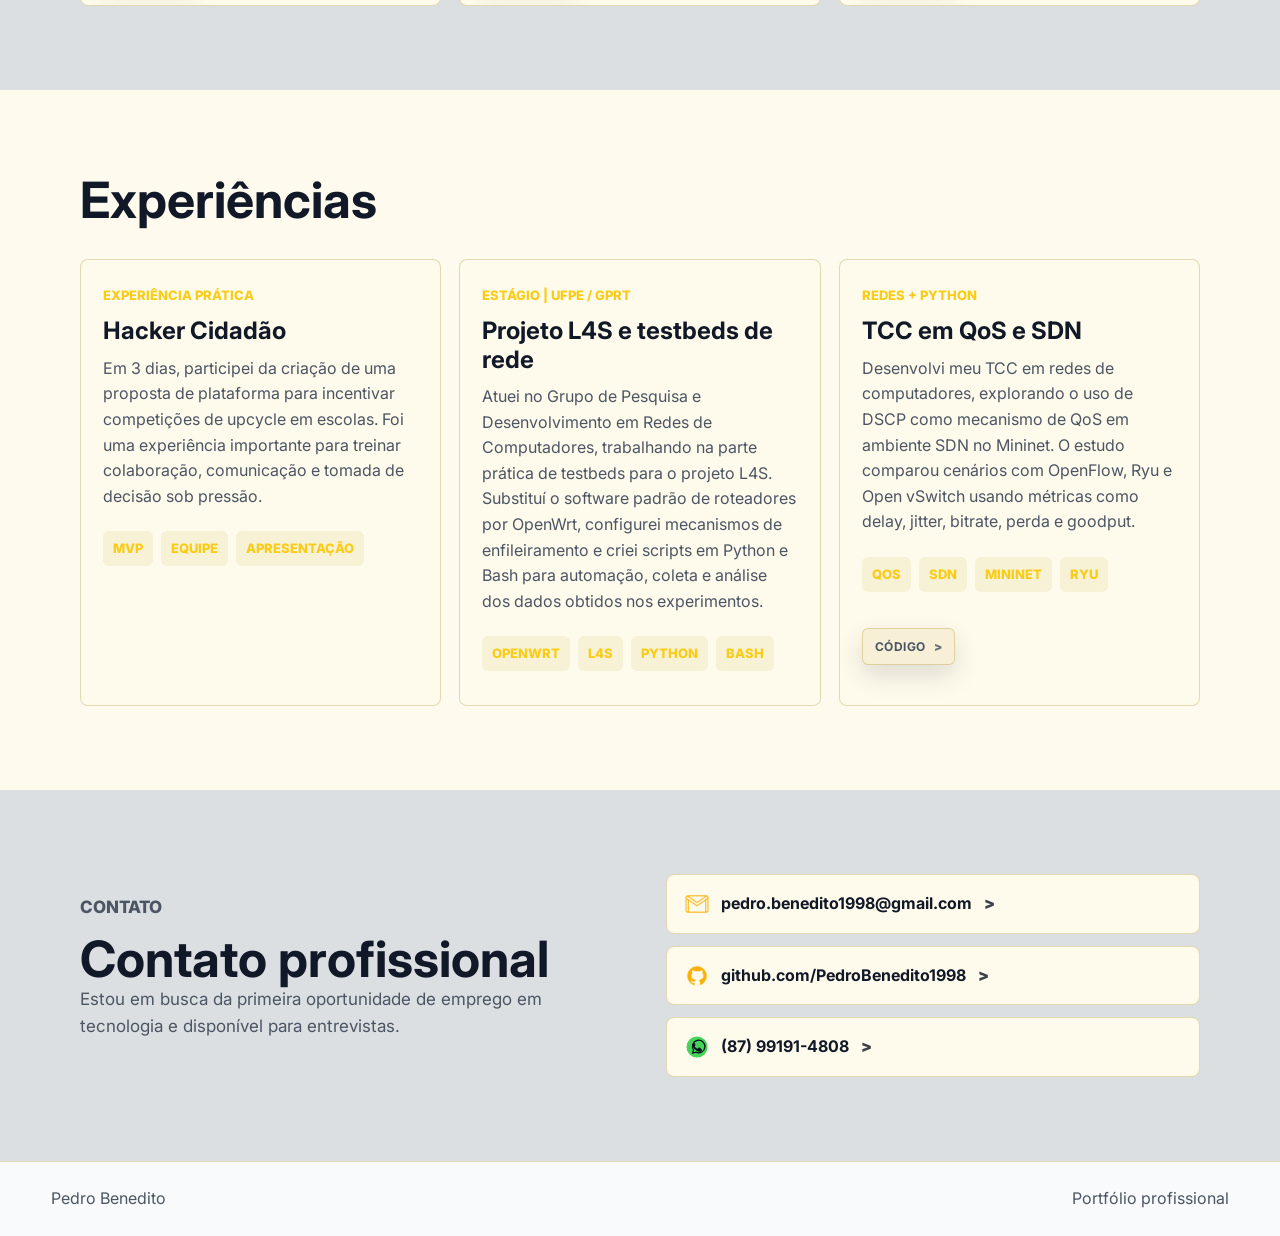
==== commit 006f221a: "Remove professional profile skill card" ====
--- a/index.html
+++ b/index.html
@@ -11,8 +11,9 @@
   <link rel="icon" type="image/png" href="assets/favicon.png">
   <link rel="apple-touch-icon" href="assets/favicon.png">
   <link rel="stylesheet" href="styles.css">
+  <noscript><style>.page-loader{display:none}</style></noscript>
 </head>
-<body>
+<body class="is-loading">
   <div class="page-loader" data-loader aria-live="polite" aria-label="Carregando portfólio">
     <div class="loader-card">
       <img src="assets/old/newPROFILE.jpg" alt="">
@@ -122,10 +123,6 @@
             <h3>Java, backend e dados</h3>
             <p>Orientação a objetos, validações, SQL, modelagem de banco de dados e organização de regras de negócio.</p>
           </article>
-          <article class="skill-card">
-            <h3>Perfil profissional</h3>
-            <p>Resiliência, disciplina, abertura a críticas, colaboração e foco intenso na resolução de problemas.</p>
-          </article>
         </div>
       </div>
     </section>
--- a/styles.css
+++ b/styles.css
@@ -90,18 +90,20 @@
   transition: background 180ms ease, color 180ms ease;
 }
 
+body.is-loading {
+  overflow: hidden;
+}
+
 .page-loader {
   position: fixed;
   inset: 0;
   z-index: 100;
   display: grid;
   place-items: center;
-  pointer-events: none;
   background:
     radial-gradient(circle at 50% 42%, color-mix(in srgb, var(--accent) 18%, transparent), transparent 28%),
     color-mix(in srgb, var(--bg) 92%, var(--text) 8%);
-  animation: loaderAutoHide 420ms ease 1250ms forwards;
-  transition: opacity 320ms ease, visibility 320ms ease;
+  transition: opacity 360ms ease, visibility 360ms ease;
 }
 
 .page-loader.is-hidden {
@@ -121,6 +123,7 @@
   box-shadow:
     0 28px 80px var(--deep-shadow),
     0 0 38px color-mix(in srgb, var(--accent) 16%, transparent);
+  backdrop-filter: blur(18px);
 }
 
 .loader-card img {
@@ -183,13 +186,6 @@
 
 .pointer-glow.is-visible {
   opacity: 1;
-}
-
-@keyframes loaderAutoHide {
-  to {
-    visibility: hidden;
-    opacity: 0;
-  }
 }
 
 @keyframes loaderFloat {
@@ -701,6 +697,10 @@
   padding: 8px 12px;
 }
 
+.project-notes + .button {
+  margin-top: 18px;
+}
+
 .project-actions .button,
 .game-tile .button {
   min-width: 92px;
@@ -1498,6 +1498,10 @@
   margin-top: 18px;
 }
 
+.memory-grid + .hero-actions {
+  margin-top: 22px;
+}
+
 .memory-card {
   min-height: 78px;
   border: 1px solid var(--line);
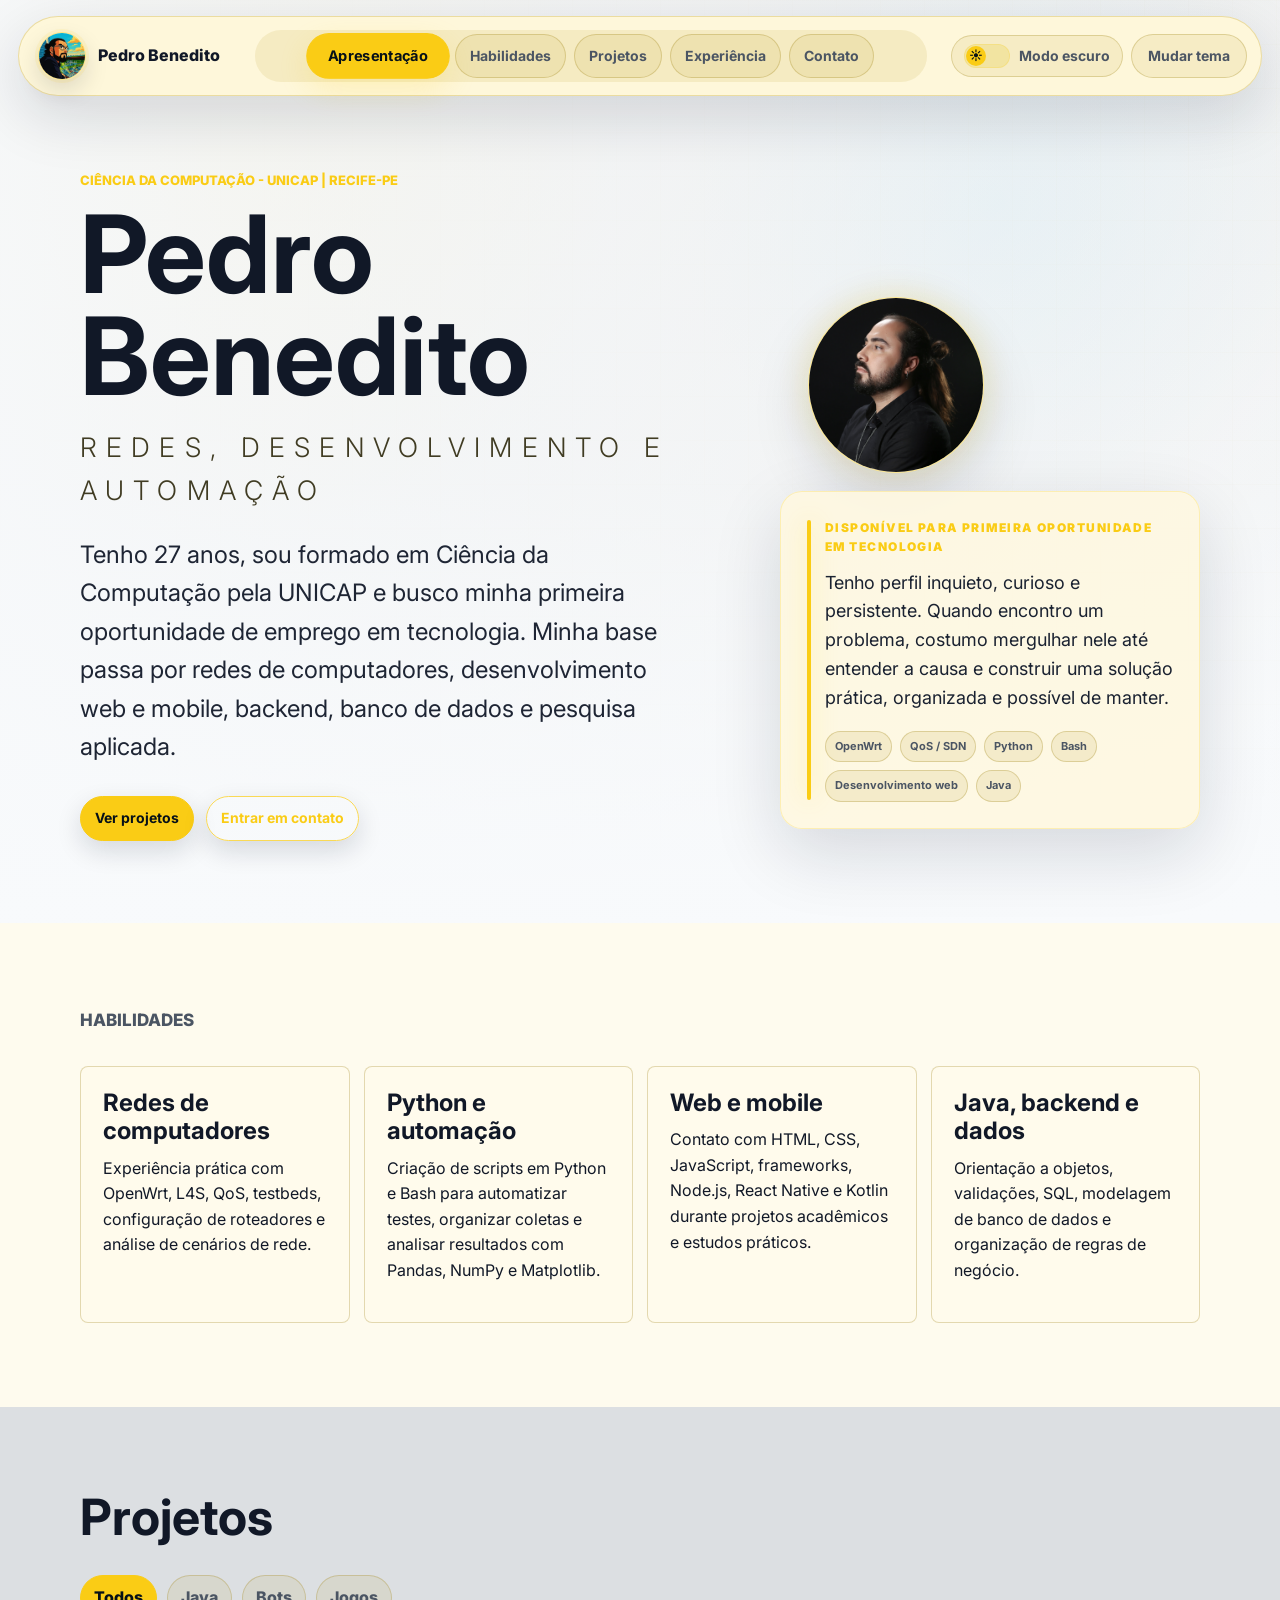
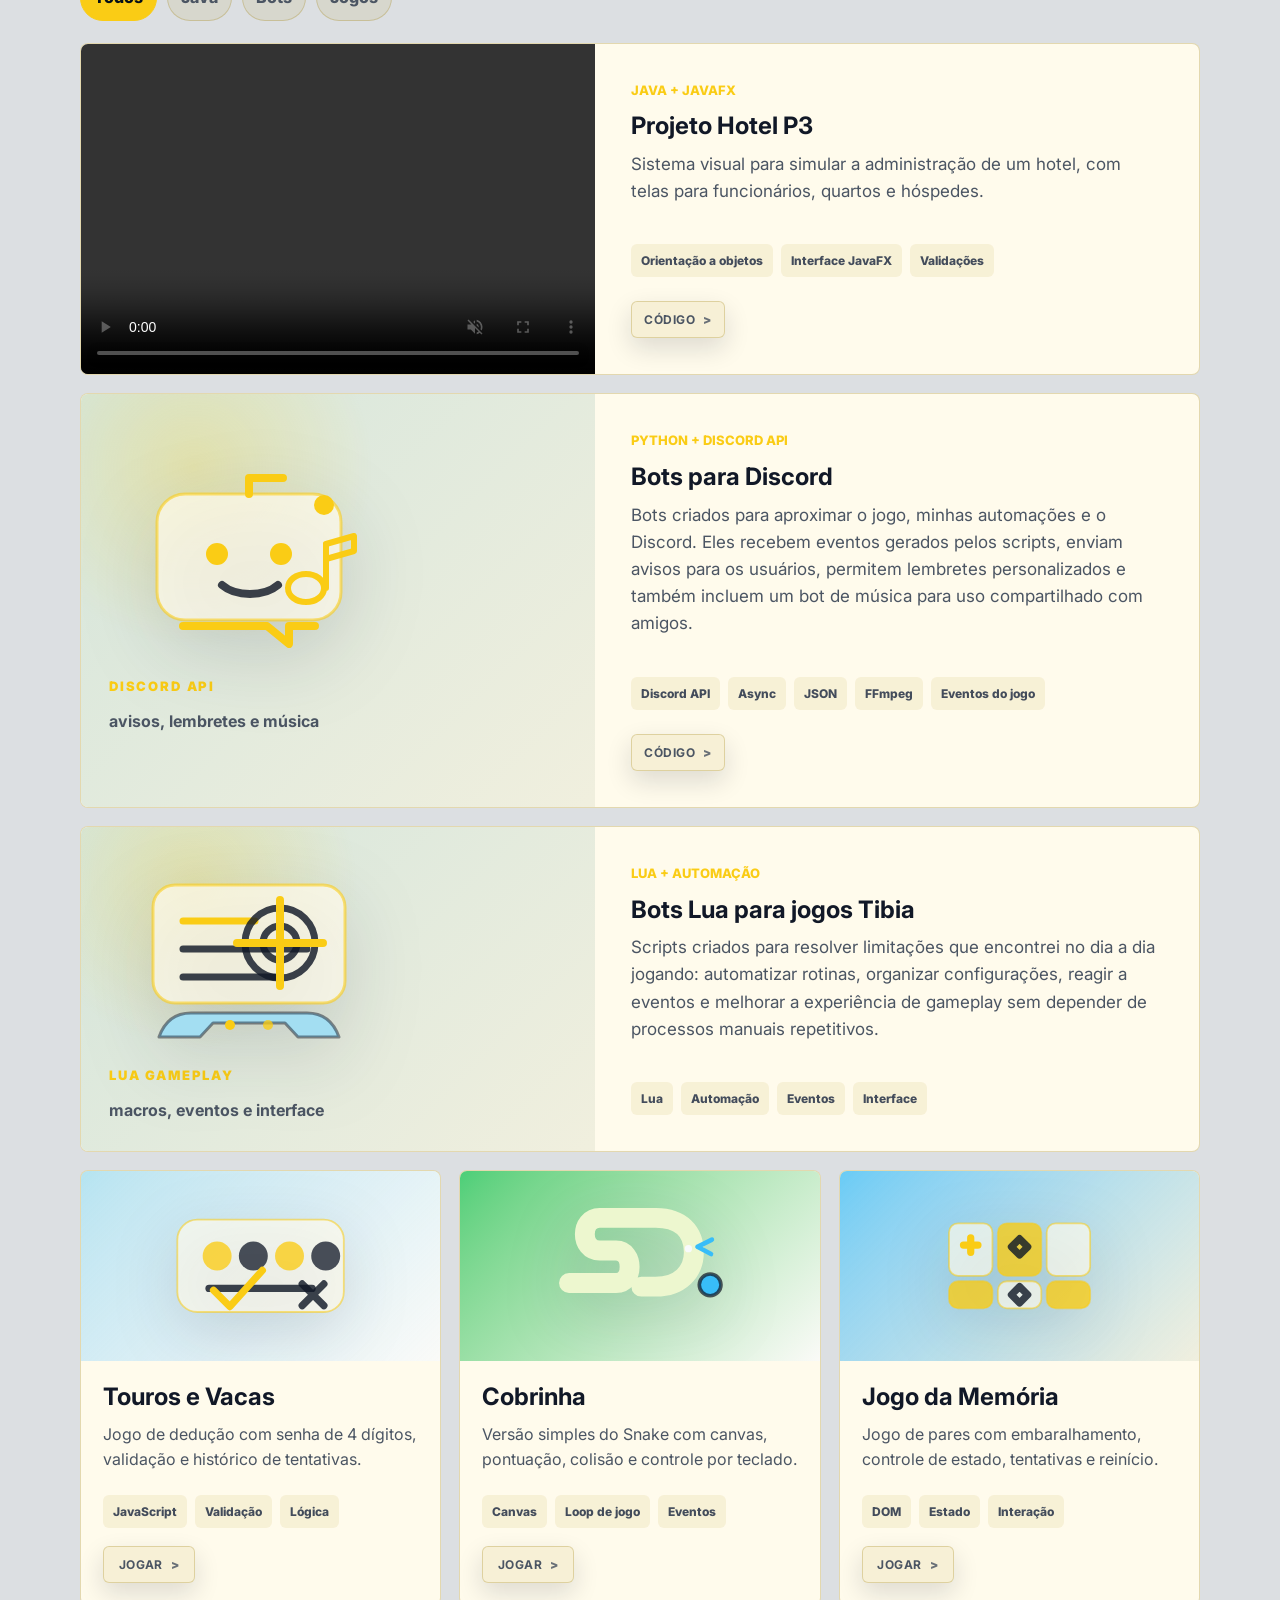
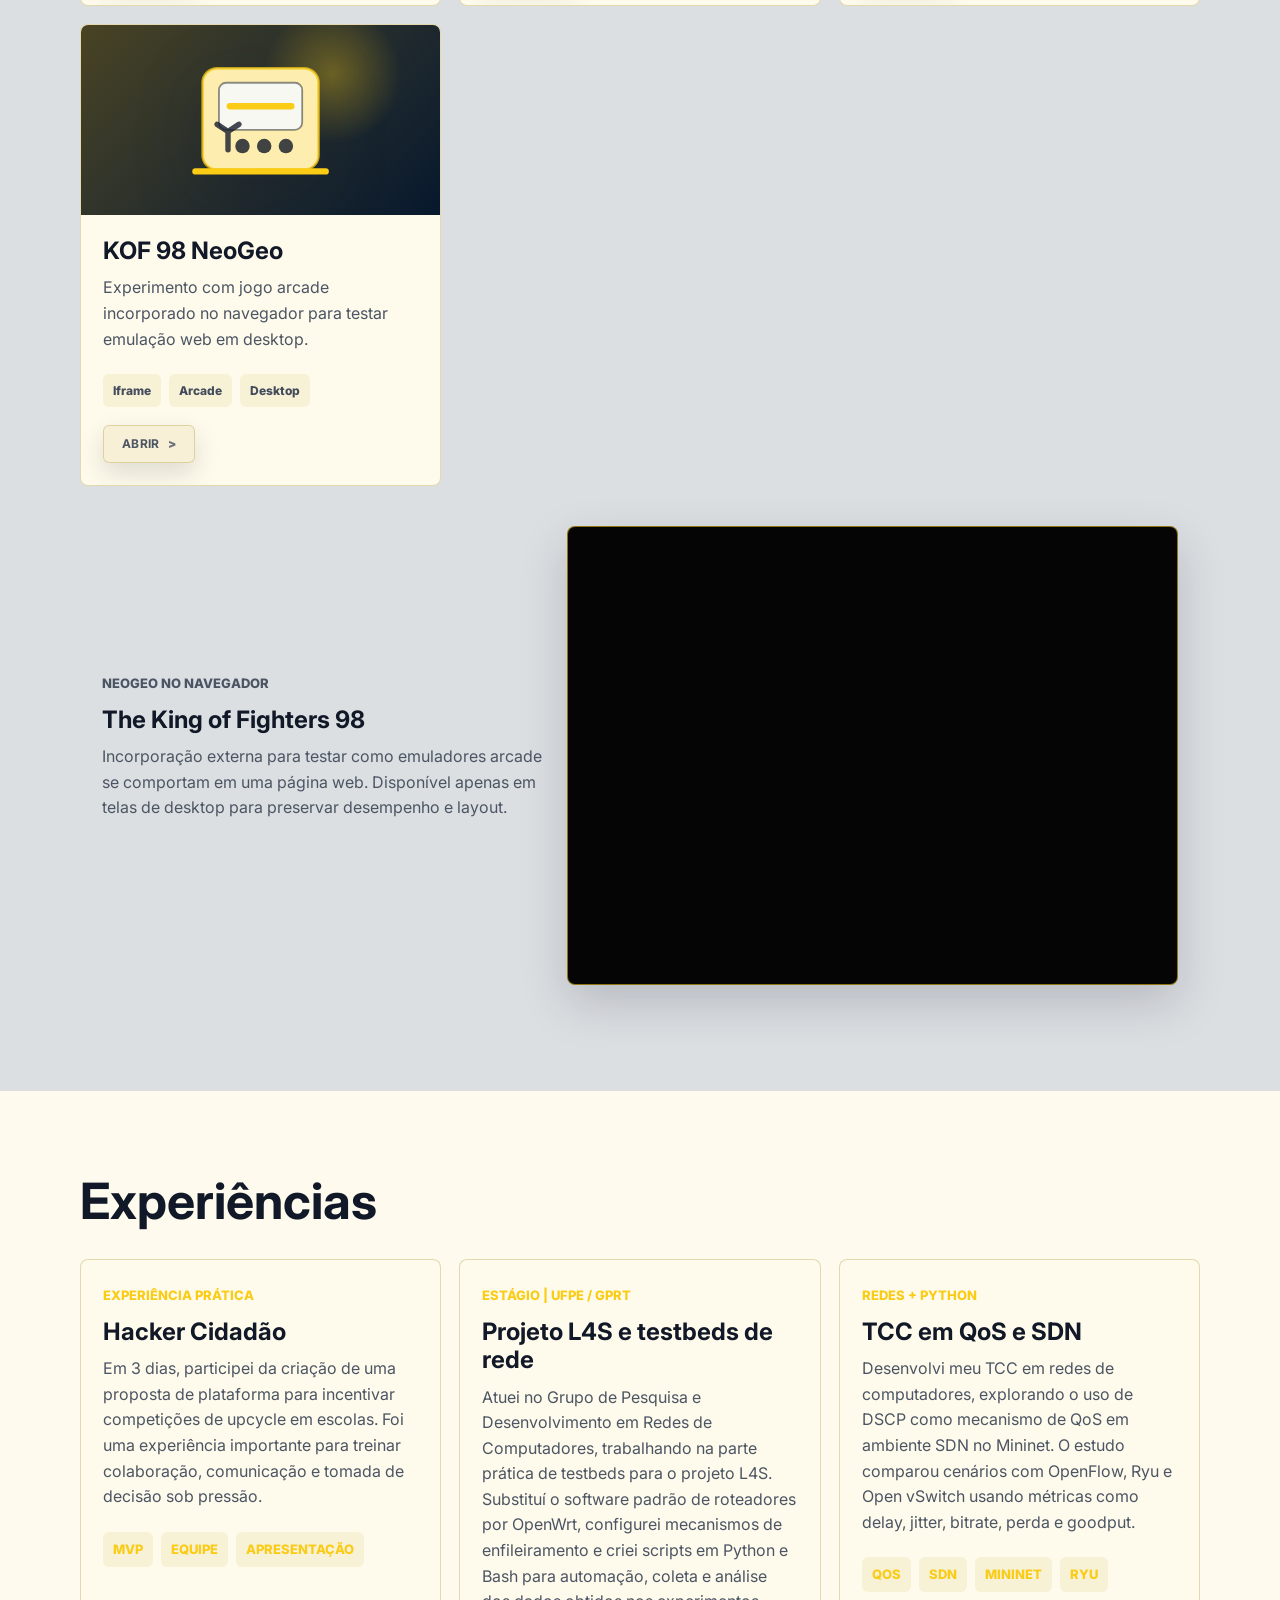
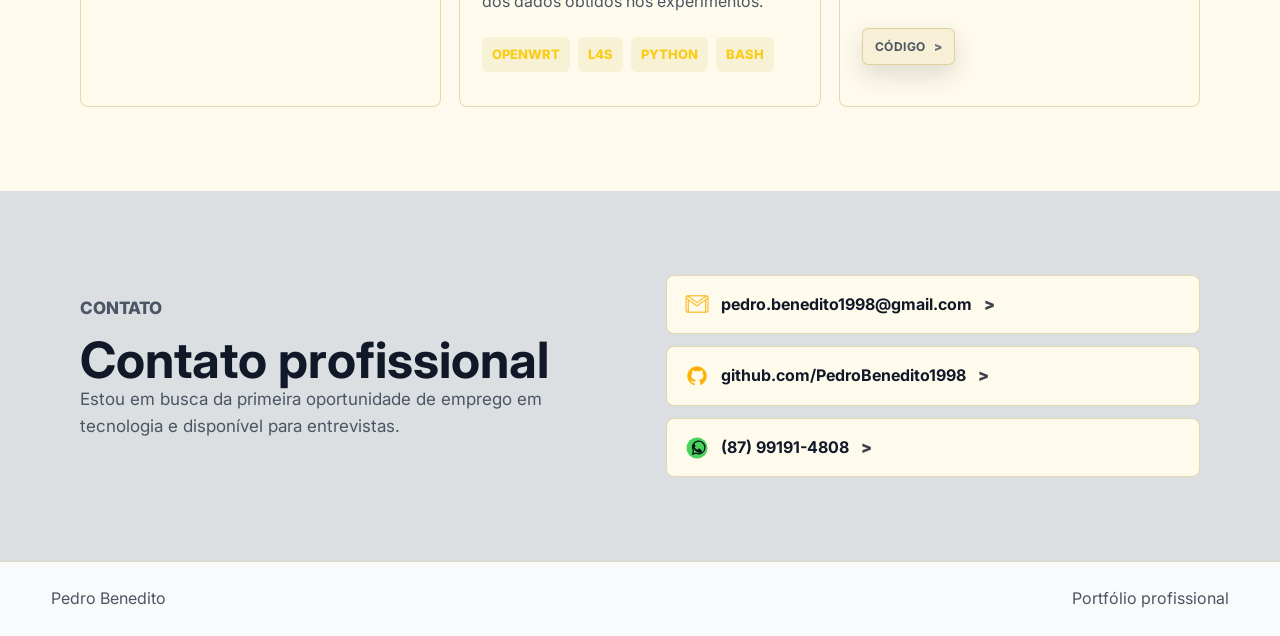
==== commit 427159da: "Add NeoGeo arcade embed" ====
--- a/index.html
+++ b/index.html
@@ -117,7 +117,7 @@
           </article>
           <article class="skill-card">
             <h3>Web e mobile</h3>
-            <p>Contato com HTML, CSS, JavaScript, frameworks, Node.js e Kotlin durante projetos acadêmicos e estudos práticos.</p>
+            <p>Contato com HTML, CSS, JavaScript, frameworks, Node.js, React Native e Kotlin durante projetos acadêmicos e estudos práticos.</p>
           </article>
           <article class="skill-card">
             <h3>Java, backend e dados</h3>
@@ -308,6 +308,46 @@
               <a class="button small" href="games/memoria/index.html">Jogar</a>
             </div>
           </article>
+
+          <article class="game-tile neo-geo-tile reveal-card" data-project-card data-kind="game">
+            <div class="game-cover neo-geo-cover">
+              <svg class="game-symbol arcade-symbol" viewBox="0 0 240 150" aria-hidden="true">
+                <rect class="arcade-cabinet" x="56" y="18" width="128" height="112" rx="16" />
+                <rect class="arcade-screen" x="74" y="34" width="92" height="52" rx="8" />
+                <path class="arcade-glow" d="M86 60h68" />
+                <circle class="arcade-button" cx="100" cy="104" r="8" />
+                <circle class="arcade-button accent-dot" cx="124" cy="104" r="8" />
+                <circle class="arcade-button" cx="148" cy="104" r="8" />
+                <path class="arcade-stick" d="M84 108v-20m0 0l-12-8m12 8l12-8" />
+                <path class="arcade-base" d="M48 132h144" />
+              </svg>
+            </div>
+            <div class="game-tile-body">
+              <h3>KOF 98 NeoGeo</h3>
+              <p>Experimento com jogo arcade incorporado no navegador para testar emulação web em desktop.</p>
+              <div class="project-notes">
+                <span>Iframe</span>
+                <span>Arcade</span>
+                <span>Desktop</span>
+              </div>
+              <a class="button small" href="#kof98">Abrir</a>
+            </div>
+          </article>
+        </div>
+
+        <div class="arcade-embed reveal-card" id="kof98" data-project-card data-kind="game">
+          <div class="arcade-embed-info">
+            <p class="project-tag">NeoGeo no navegador</p>
+            <h3>The King of Fighters 98</h3>
+            <p>
+              Incorporação externa para testar como emuladores arcade se comportam em uma página web.
+              Disponível apenas em telas de desktop para preservar desempenho e layout.
+            </p>
+          </div>
+          <div class="arcade-frame" aria-label="Emulador incorporado de The King of Fighters 98">
+            <iframe src="https://classicjoy.games/embed?slug=the-king-of-fighters-98" width="800" height="600" frameborder="0" allowfullscreen loading="lazy"></iframe>
+          </div>
+          <p class="arcade-mobile-note">Este experimento fica disponível apenas no desktop.</p>
         </div>
       </div>
     </section>
--- a/styles.css
+++ b/styles.css
@@ -1213,6 +1213,43 @@
     radial-gradient(circle at 28% 30%, rgba(255, 255, 255, 0.22), transparent 24%);
 }
 
+.neo-geo-cover {
+  background:
+    radial-gradient(circle at 70% 26%, color-mix(in srgb, var(--accent) 34%, transparent), transparent 24%),
+    linear-gradient(135deg, color-mix(in srgb, #111827 76%, var(--accent) 24%), color-mix(in srgb, #020617 90%, var(--accent-2) 10%));
+}
+
+.arcade-cabinet {
+  fill: color-mix(in srgb, var(--surface) 72%, var(--accent) 28%);
+  stroke: color-mix(in srgb, var(--accent) 72%, transparent);
+  stroke-width: 3;
+}
+
+.arcade-screen {
+  fill: color-mix(in srgb, var(--bg) 88%, transparent);
+  stroke: color-mix(in srgb, var(--text) 48%, transparent);
+  stroke-width: 2;
+}
+
+.arcade-glow,
+.arcade-stick,
+.arcade-base {
+  fill: none;
+  stroke: var(--accent);
+  stroke-width: 7;
+  stroke-linecap: round;
+  stroke-linejoin: round;
+}
+
+.arcade-stick {
+  stroke: color-mix(in srgb, var(--text) 78%, transparent);
+  stroke-width: 6;
+}
+
+.arcade-button {
+  fill: color-mix(in srgb, var(--text) 80%, transparent);
+}
+
 .game-tile-body,
 .applied-card {
   padding: 22px;
@@ -1297,6 +1334,42 @@
 
 .contact-links a:hover {
   border-color: var(--accent);
+}
+
+.arcade-embed {
+  display: grid;
+  grid-template-columns: minmax(260px, 0.42fr) minmax(520px, 0.58fr);
+  gap: 22px;
+  align-items: center;
+  margin-top: 18px;
+  padding: 22px;
+  scroll-margin-top: 130px;
+}
+
+.arcade-embed-info p {
+  color: var(--muted);
+}
+
+.arcade-frame {
+  overflow: hidden;
+  border: 1px solid color-mix(in srgb, var(--accent) 46%, var(--line));
+  border-radius: 8px;
+  background: #050505;
+  box-shadow: 0 18px 48px var(--deep-shadow);
+}
+
+.arcade-frame iframe {
+  display: block;
+  width: 100%;
+  aspect-ratio: 4 / 3;
+  height: auto;
+}
+
+.arcade-mobile-note {
+  display: none;
+  margin: 0;
+  color: var(--muted);
+  font-weight: 700;
 }
 
 .site-footer {
@@ -1601,9 +1674,18 @@
   .contact-grid,
   .project-row,
   .civic-showcase,
+  .arcade-embed,
   .game-layout,
   .game-panel {
     grid-template-columns: 1fr;
+  }
+
+  .arcade-frame {
+    display: none;
+  }
+
+  .arcade-mobile-note {
+    display: block;
   }
 
   .skills-grid,
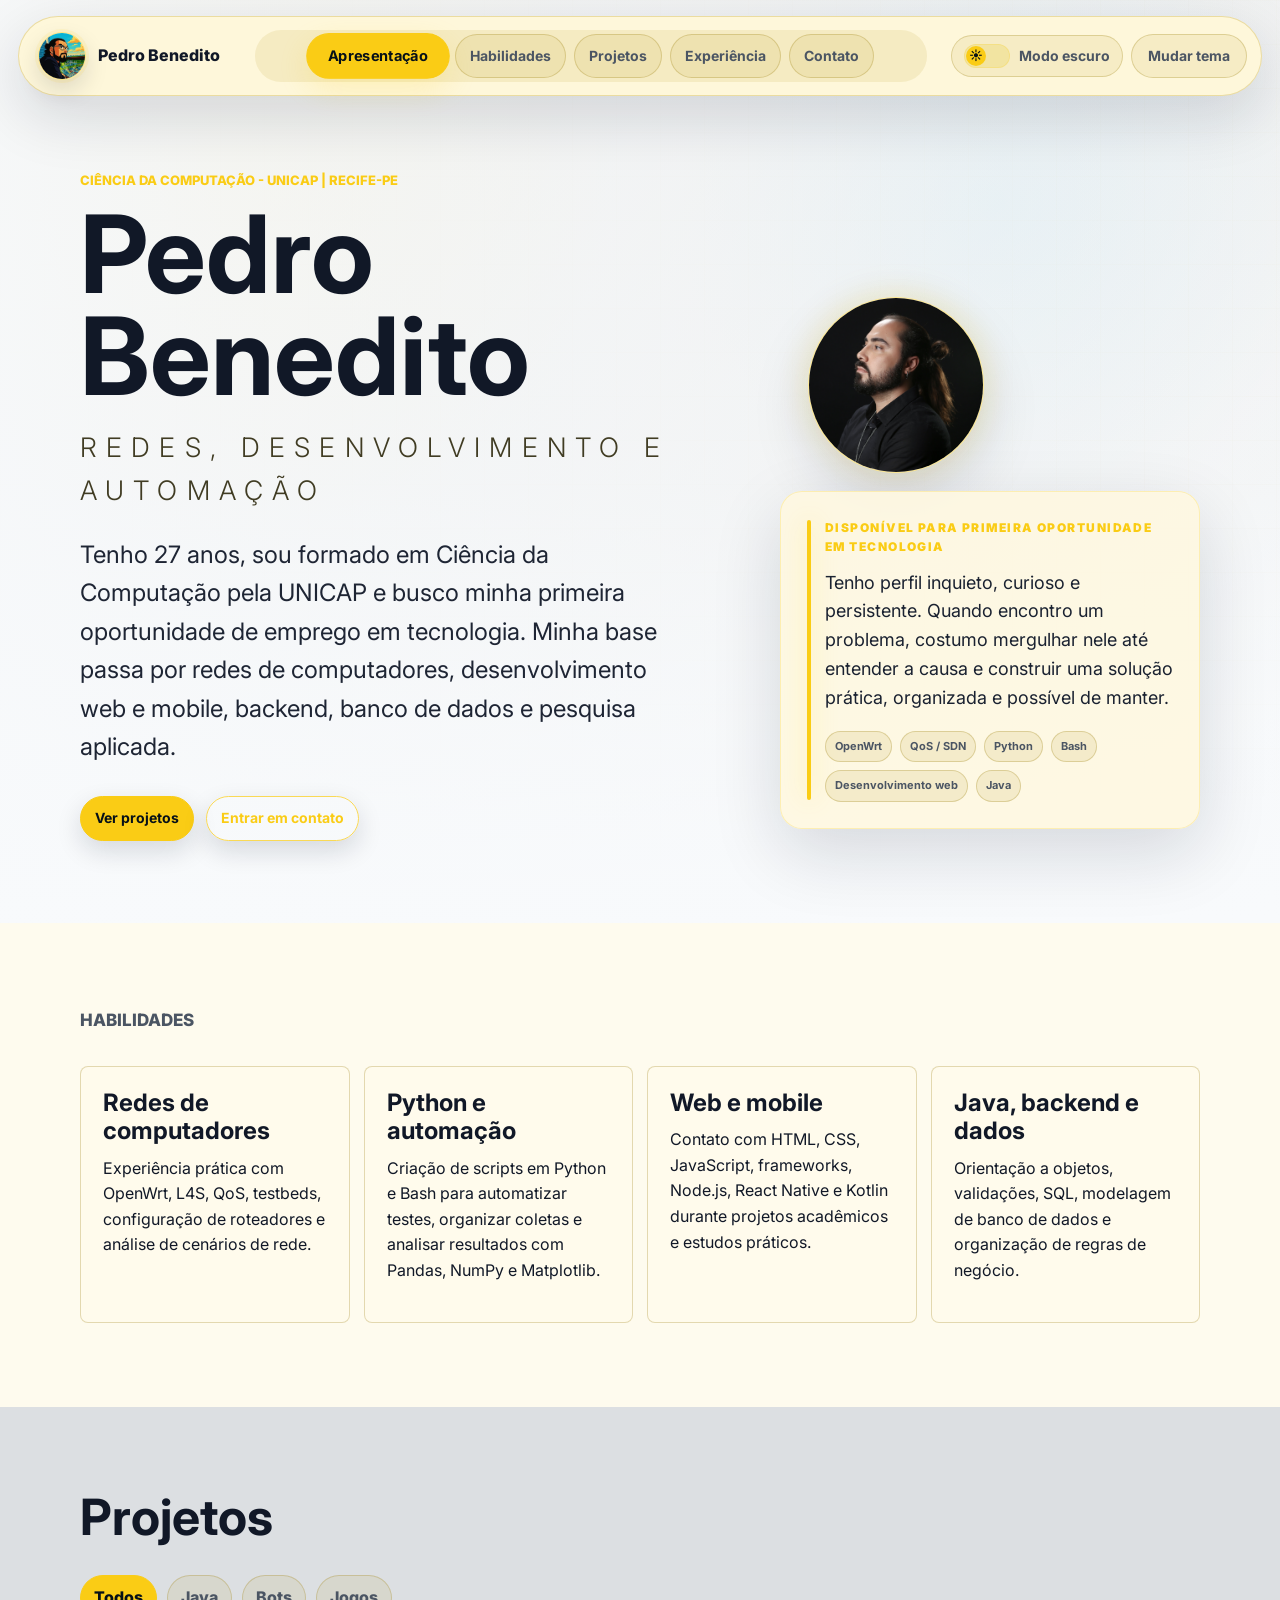
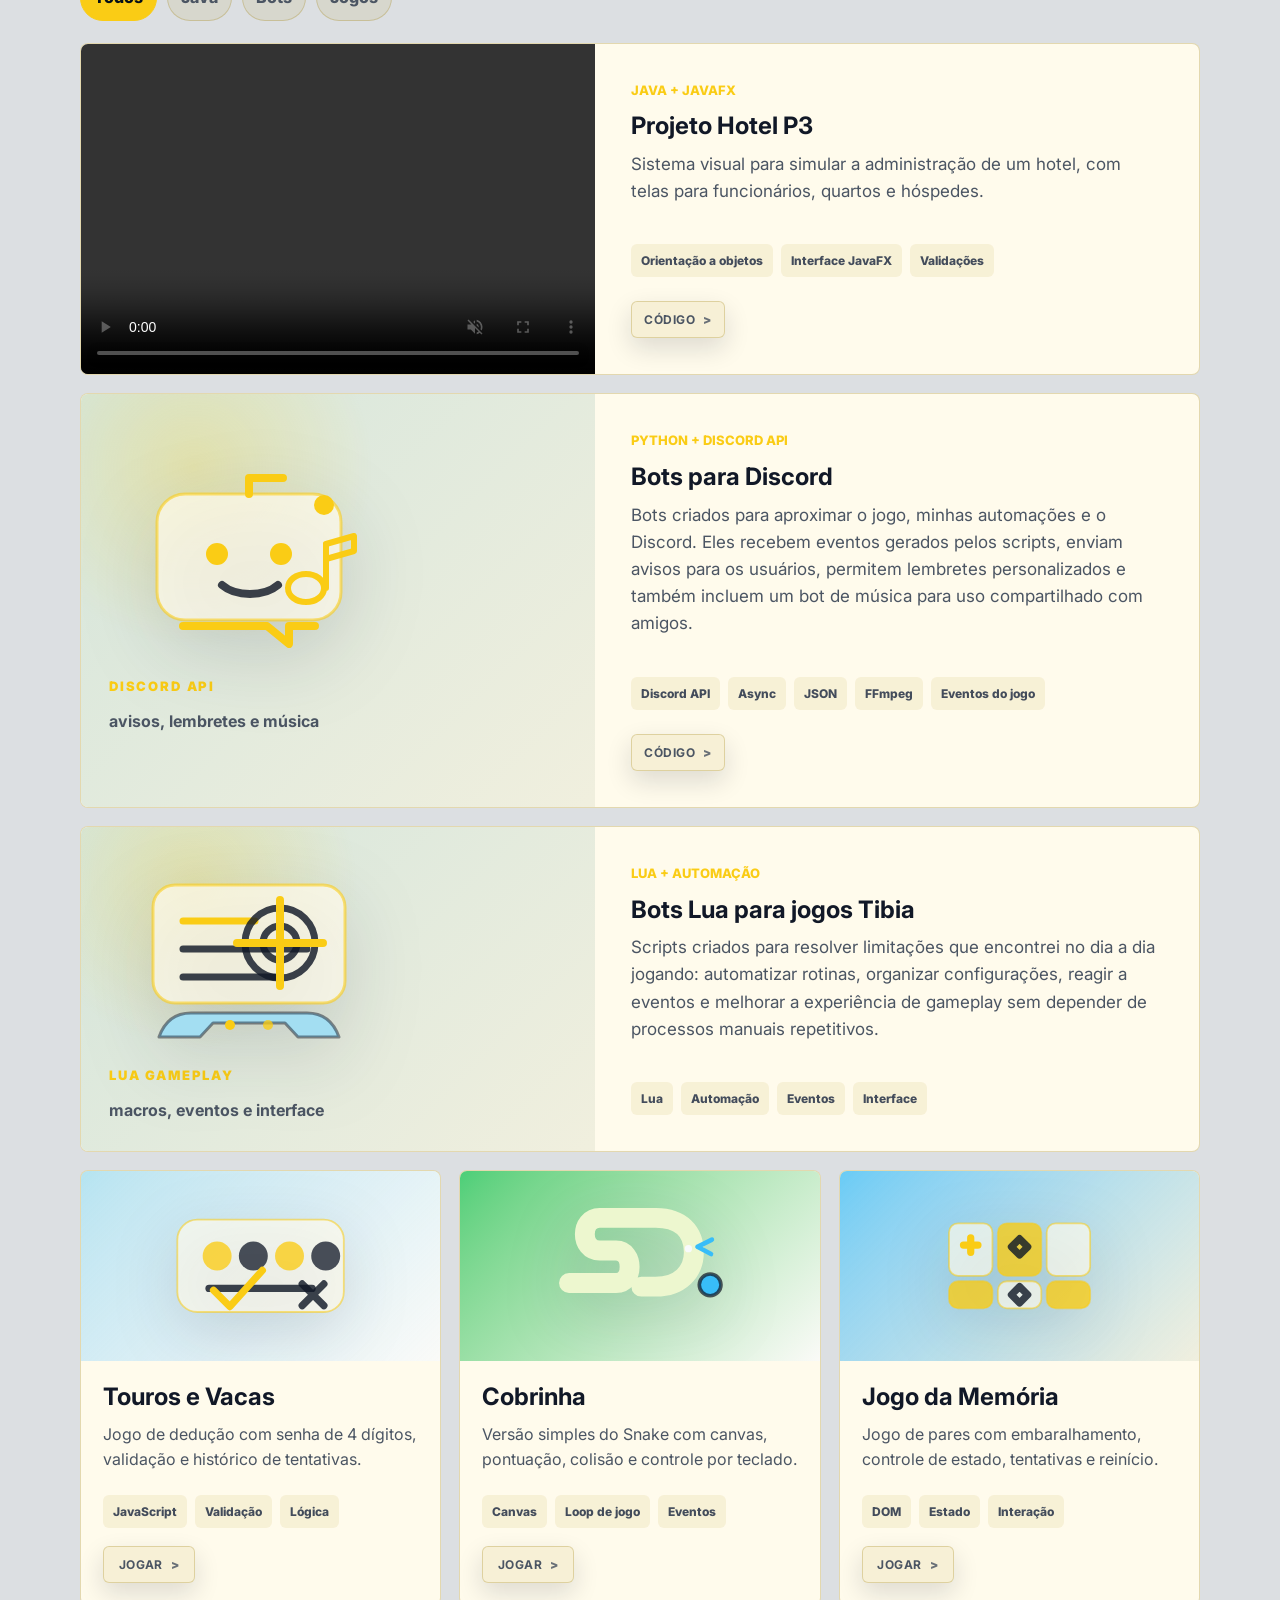
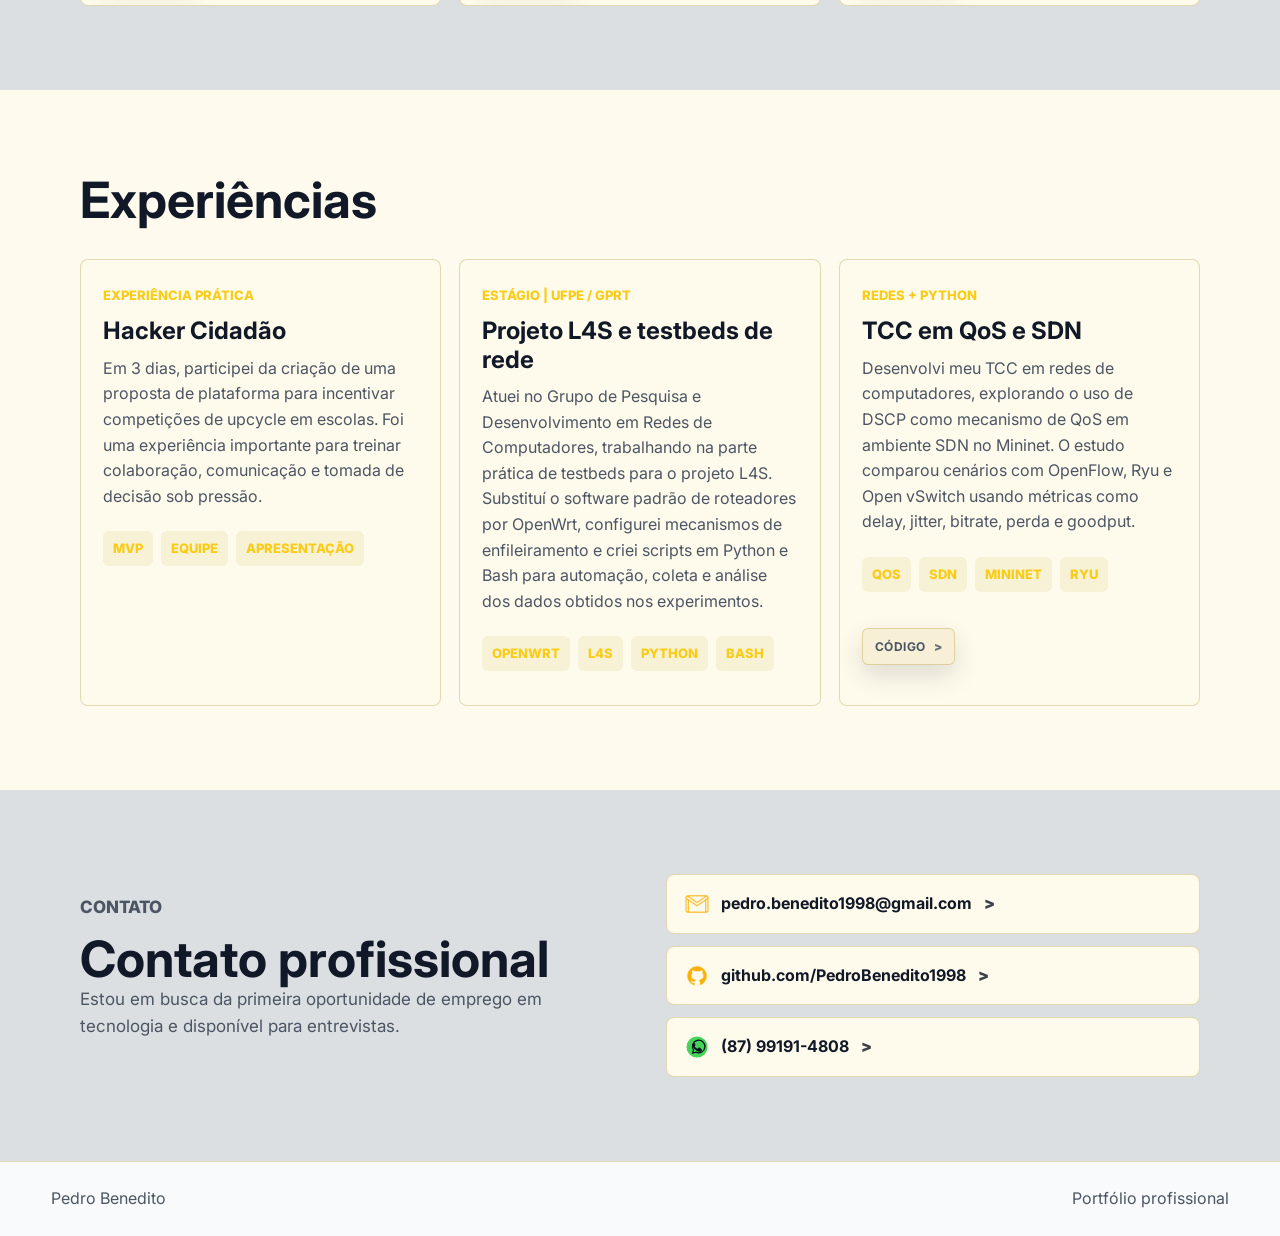
==== commit e4244be5: "Remove external arcade embed" ====
--- a/index.html
+++ b/index.html
@@ -309,45 +309,6 @@
             </div>
           </article>
 
-          <article class="game-tile neo-geo-tile reveal-card" data-project-card data-kind="game">
-            <div class="game-cover neo-geo-cover">
-              <svg class="game-symbol arcade-symbol" viewBox="0 0 240 150" aria-hidden="true">
-                <rect class="arcade-cabinet" x="56" y="18" width="128" height="112" rx="16" />
-                <rect class="arcade-screen" x="74" y="34" width="92" height="52" rx="8" />
-                <path class="arcade-glow" d="M86 60h68" />
-                <circle class="arcade-button" cx="100" cy="104" r="8" />
-                <circle class="arcade-button accent-dot" cx="124" cy="104" r="8" />
-                <circle class="arcade-button" cx="148" cy="104" r="8" />
-                <path class="arcade-stick" d="M84 108v-20m0 0l-12-8m12 8l12-8" />
-                <path class="arcade-base" d="M48 132h144" />
-              </svg>
-            </div>
-            <div class="game-tile-body">
-              <h3>KOF 98 NeoGeo</h3>
-              <p>Experimento com jogo arcade incorporado no navegador para testar emulação web em desktop.</p>
-              <div class="project-notes">
-                <span>Iframe</span>
-                <span>Arcade</span>
-                <span>Desktop</span>
-              </div>
-              <a class="button small" href="#kof98">Abrir</a>
-            </div>
-          </article>
-        </div>
-
-        <div class="arcade-embed reveal-card" id="kof98" data-project-card data-kind="game">
-          <div class="arcade-embed-info">
-            <p class="project-tag">NeoGeo no navegador</p>
-            <h3>The King of Fighters 98</h3>
-            <p>
-              Incorporação externa para testar como emuladores arcade se comportam em uma página web.
-              Disponível apenas em telas de desktop para preservar desempenho e layout.
-            </p>
-          </div>
-          <div class="arcade-frame" aria-label="Emulador incorporado de The King of Fighters 98">
-            <iframe src="https://classicjoy.games/embed?slug=the-king-of-fighters-98" width="800" height="600" frameborder="0" allowfullscreen loading="lazy"></iframe>
-          </div>
-          <p class="arcade-mobile-note">Este experimento fica disponível apenas no desktop.</p>
         </div>
       </div>
     </section>
--- a/styles.css
+++ b/styles.css
@@ -1213,43 +1213,6 @@
     radial-gradient(circle at 28% 30%, rgba(255, 255, 255, 0.22), transparent 24%);
 }
 
-.neo-geo-cover {
-  background:
-    radial-gradient(circle at 70% 26%, color-mix(in srgb, var(--accent) 34%, transparent), transparent 24%),
-    linear-gradient(135deg, color-mix(in srgb, #111827 76%, var(--accent) 24%), color-mix(in srgb, #020617 90%, var(--accent-2) 10%));
-}
-
-.arcade-cabinet {
-  fill: color-mix(in srgb, var(--surface) 72%, var(--accent) 28%);
-  stroke: color-mix(in srgb, var(--accent) 72%, transparent);
-  stroke-width: 3;
-}
-
-.arcade-screen {
-  fill: color-mix(in srgb, var(--bg) 88%, transparent);
-  stroke: color-mix(in srgb, var(--text) 48%, transparent);
-  stroke-width: 2;
-}
-
-.arcade-glow,
-.arcade-stick,
-.arcade-base {
-  fill: none;
-  stroke: var(--accent);
-  stroke-width: 7;
-  stroke-linecap: round;
-  stroke-linejoin: round;
-}
-
-.arcade-stick {
-  stroke: color-mix(in srgb, var(--text) 78%, transparent);
-  stroke-width: 6;
-}
-
-.arcade-button {
-  fill: color-mix(in srgb, var(--text) 80%, transparent);
-}
-
 .game-tile-body,
 .applied-card {
   padding: 22px;
@@ -1334,42 +1297,6 @@
 
 .contact-links a:hover {
   border-color: var(--accent);
-}
-
-.arcade-embed {
-  display: grid;
-  grid-template-columns: minmax(260px, 0.42fr) minmax(520px, 0.58fr);
-  gap: 22px;
-  align-items: center;
-  margin-top: 18px;
-  padding: 22px;
-  scroll-margin-top: 130px;
-}
-
-.arcade-embed-info p {
-  color: var(--muted);
-}
-
-.arcade-frame {
-  overflow: hidden;
-  border: 1px solid color-mix(in srgb, var(--accent) 46%, var(--line));
-  border-radius: 8px;
-  background: #050505;
-  box-shadow: 0 18px 48px var(--deep-shadow);
-}
-
-.arcade-frame iframe {
-  display: block;
-  width: 100%;
-  aspect-ratio: 4 / 3;
-  height: auto;
-}
-
-.arcade-mobile-note {
-  display: none;
-  margin: 0;
-  color: var(--muted);
-  font-weight: 700;
 }
 
 .site-footer {
@@ -1674,18 +1601,9 @@
   .contact-grid,
   .project-row,
   .civic-showcase,
-  .arcade-embed,
   .game-layout,
   .game-panel {
     grid-template-columns: 1fr;
-  }
-
-  .arcade-frame {
-    display: none;
-  }
-
-  .arcade-mobile-note {
-    display: block;
   }
 
   .skills-grid,
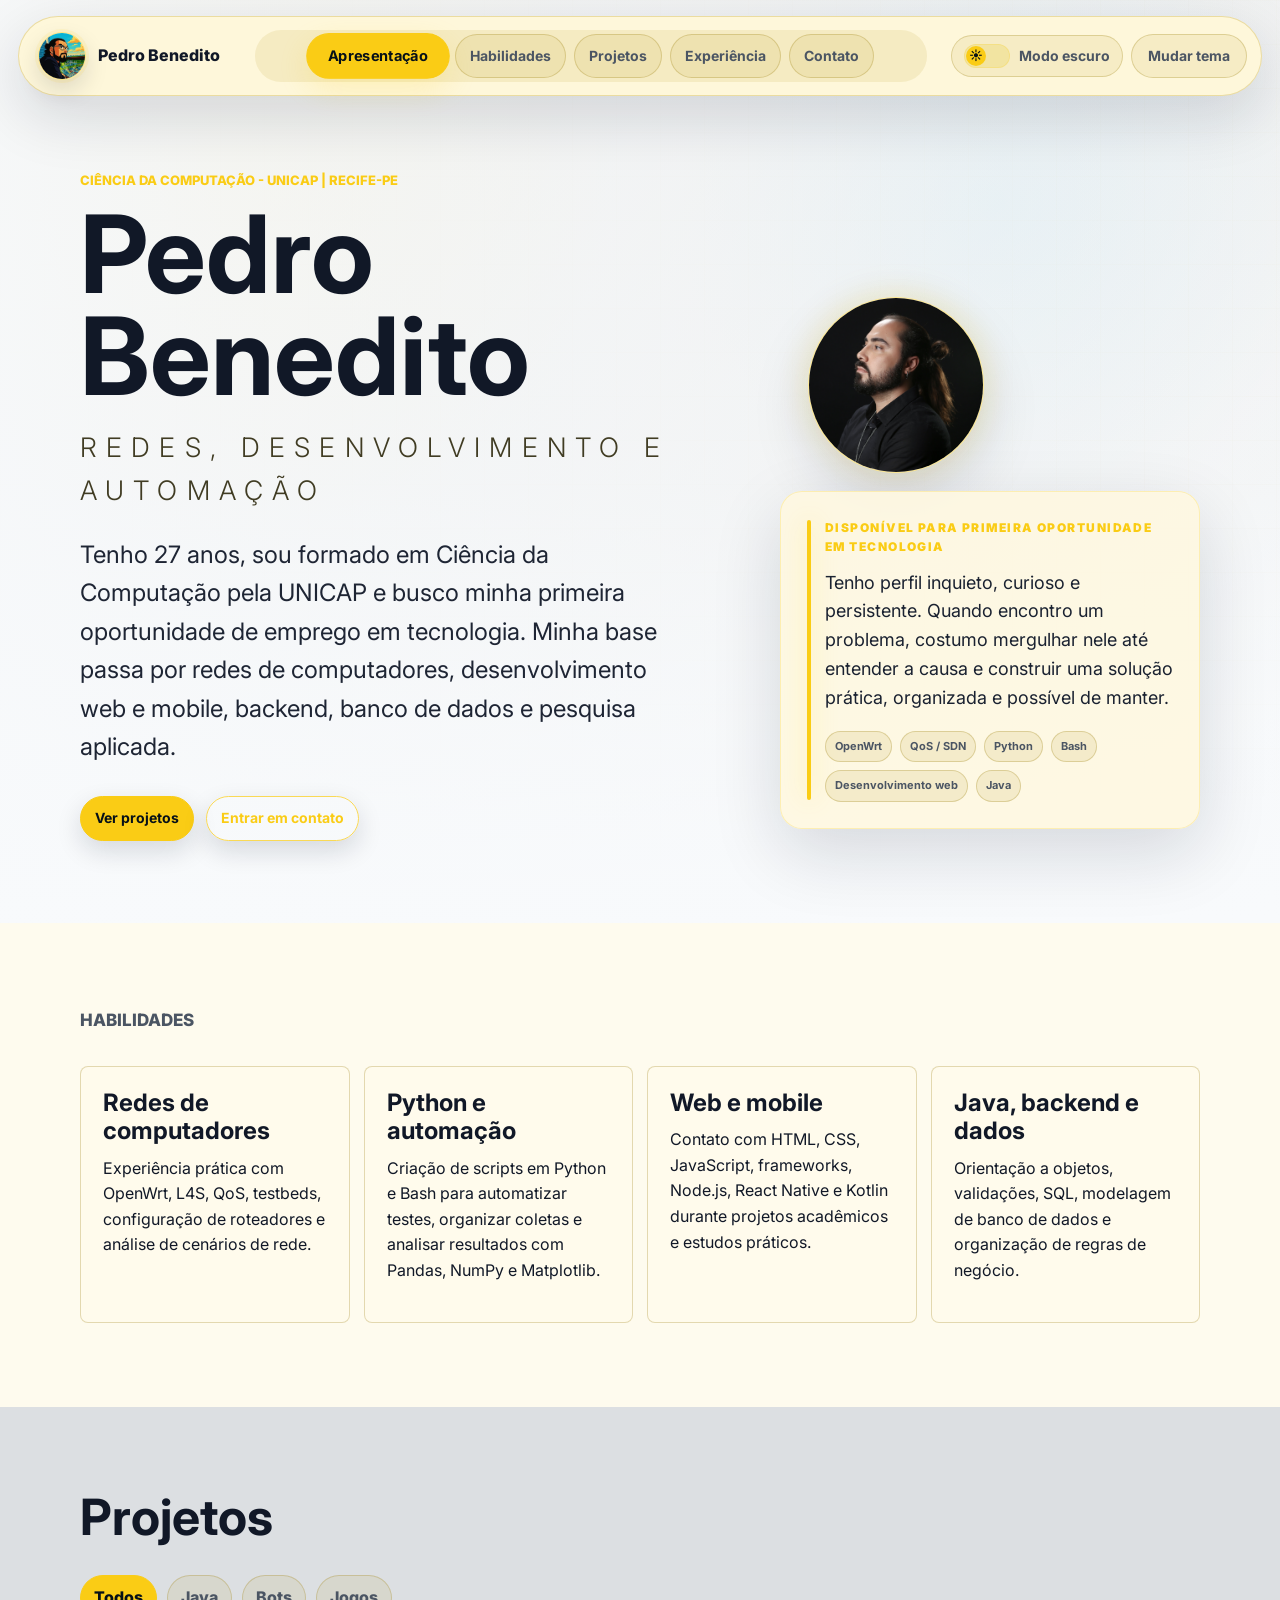
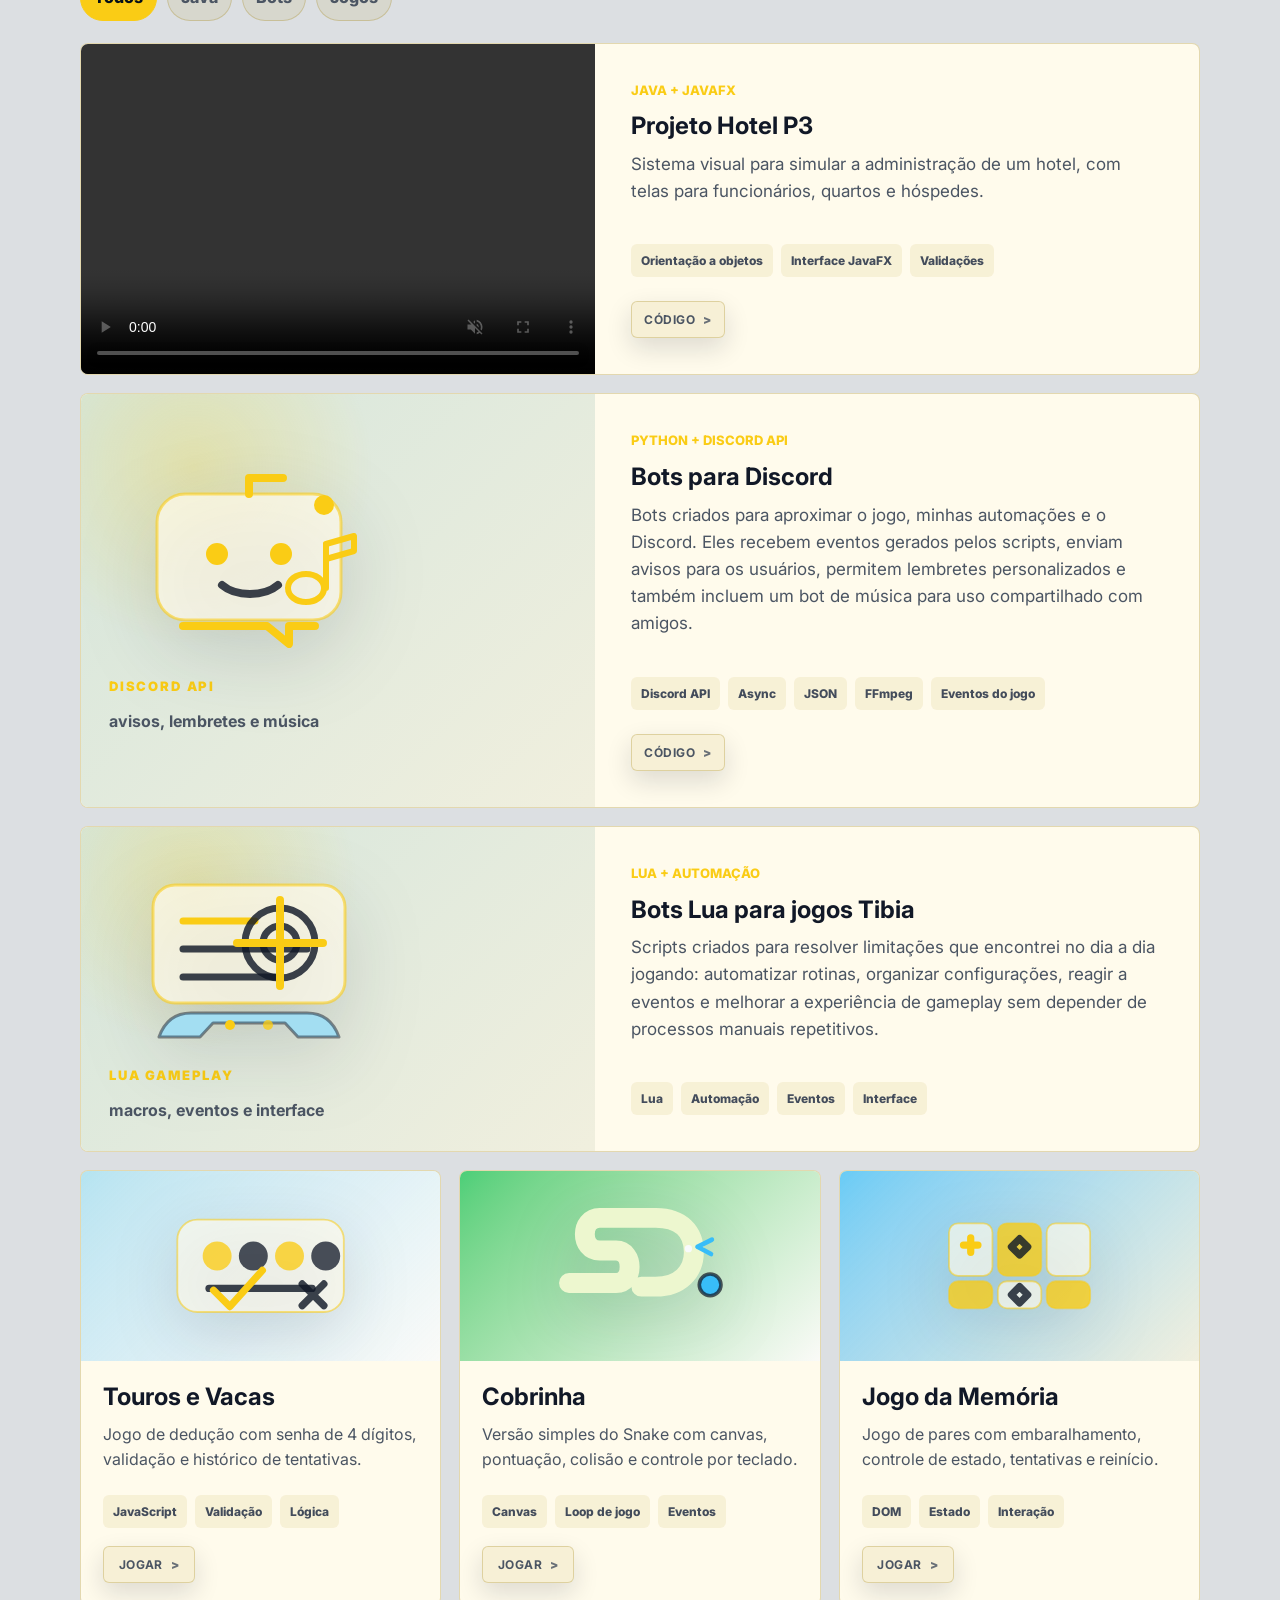
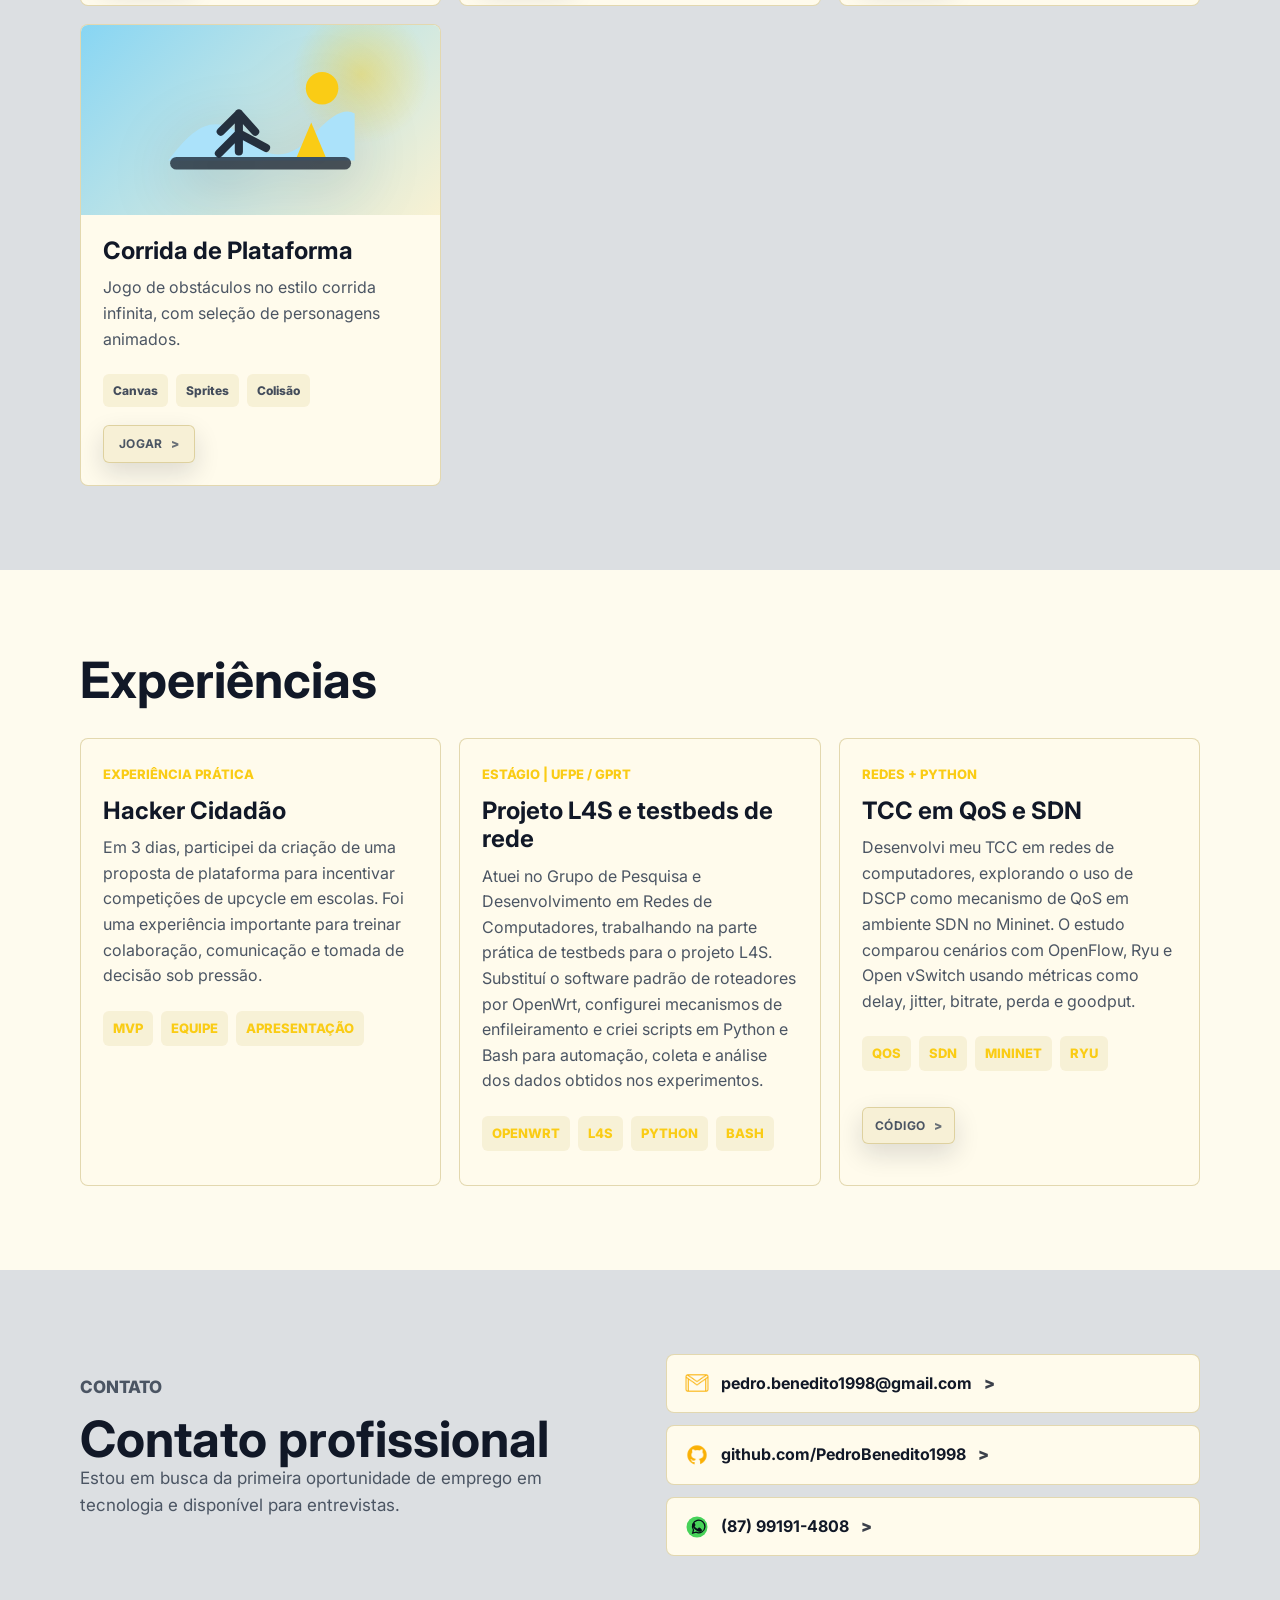
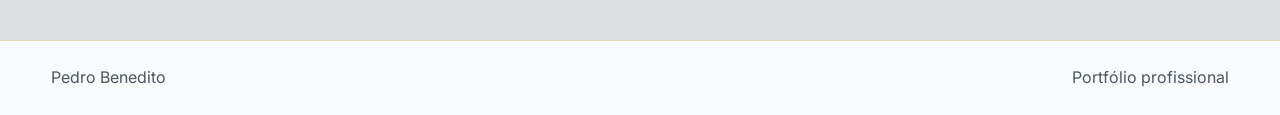
==== commit 9b3dc913: "Add platform runner game" ====
--- a/index.html
+++ b/index.html
@@ -309,6 +309,28 @@
             </div>
           </article>
 
+          <article class="game-tile reveal-card" data-project-card data-kind="game">
+            <div class="game-cover platform-cover">
+              <svg class="game-symbol platform-symbol" viewBox="0 0 240 150" aria-hidden="true">
+                <path class="platform-hill" d="M18 120c30-40 52-54 86-24 31 28 52 20 78-8 18-20 32-26 42-20v52H18Z" />
+                <rect class="platform-ground" x="20" y="116" width="200" height="14" rx="7" />
+                <circle class="platform-sun" cx="188" cy="40" r="18" />
+                <path class="platform-runner" d="M76 88l20-20 18 20m-18-20v42m0-20-22 22m22-22 30 16" />
+                <path class="platform-obstacle" d="M160 116 176 78l16 38Z" />
+              </svg>
+            </div>
+            <div class="game-tile-body">
+              <h3>Corrida de Plataforma</h3>
+              <p>Jogo de obstáculos no estilo corrida infinita, com seleção de personagens animados.</p>
+              <div class="project-notes">
+                <span>Canvas</span>
+                <span>Sprites</span>
+                <span>Colisão</span>
+              </div>
+              <a class="button small" href="games/plataforma/index.html">Jogar</a>
+            </div>
+          </article>
+
         </div>
       </div>
     </section>
--- a/styles.css
+++ b/styles.css
@@ -1213,6 +1213,33 @@
     radial-gradient(circle at 28% 30%, rgba(255, 255, 255, 0.22), transparent 24%);
 }
 
+.platform-cover {
+  background:
+    radial-gradient(circle at 78% 26%, color-mix(in srgb, var(--accent) 40%, transparent), transparent 22%),
+    linear-gradient(135deg, color-mix(in srgb, var(--accent-2) 60%, var(--surface) 40%), color-mix(in srgb, var(--bg) 82%, var(--accent) 18%));
+}
+
+.platform-hill {
+  fill: color-mix(in srgb, var(--accent-2) 40%, var(--bg) 60%);
+}
+
+.platform-ground {
+  fill: color-mix(in srgb, var(--text) 72%, transparent);
+}
+
+.platform-sun,
+.platform-obstacle {
+  fill: var(--accent);
+}
+
+.platform-runner {
+  fill: none;
+  stroke: color-mix(in srgb, var(--text) 88%, transparent);
+  stroke-width: 9;
+  stroke-linecap: round;
+  stroke-linejoin: round;
+}
+
 .game-tile-body,
 .applied-card {
   padding: 22px;
@@ -1336,6 +1363,116 @@
 .rules-box,
 .game-card {
   padding: 24px;
+}
+
+.platform-page .game-hero h1 {
+  max-width: 10ch;
+}
+
+.platform-card {
+  display: grid;
+  gap: 18px;
+}
+
+.platform-stage {
+  position: relative;
+  overflow: hidden;
+  border: 1px solid color-mix(in srgb, var(--accent) 34%, var(--line));
+  border-radius: 8px;
+  background: #05070d;
+  box-shadow: 0 18px 50px var(--deep-shadow);
+}
+
+.platform-canvas {
+  display: block;
+  width: 100%;
+  aspect-ratio: 16 / 7;
+  height: auto;
+}
+
+.platform-overlay {
+  position: absolute;
+  left: 50%;
+  top: 50%;
+  display: grid;
+  gap: 8px;
+  min-width: min(360px, calc(100% - 32px));
+  padding: 24px;
+  border: 1px solid color-mix(in srgb, var(--accent) 32%, transparent);
+  border-radius: 8px;
+  background: color-mix(in srgb, var(--bg) 74%, transparent);
+  box-shadow: 0 18px 60px var(--deep-shadow);
+  text-align: center;
+  transform: translate(-50%, -50%);
+  backdrop-filter: blur(12px);
+}
+
+.platform-overlay[hidden] {
+  display: none;
+}
+
+.platform-overlay p {
+  margin: 0;
+  color: var(--accent);
+  font-size: 12px;
+  font-weight: 800;
+  letter-spacing: 0.16em;
+  text-transform: uppercase;
+}
+
+.platform-overlay h2 {
+  margin: 0;
+}
+
+.platform-overlay span {
+  color: var(--muted);
+  font-weight: 700;
+}
+
+.platform-character-strip {
+  display: grid;
+  grid-template-columns: repeat(3, minmax(0, 1fr));
+  gap: 10px;
+}
+
+.platform-character {
+  display: grid;
+  grid-template-columns: auto minmax(0, 1fr);
+  gap: 10px;
+  align-items: center;
+  min-height: 76px;
+  padding: 10px;
+  border: 1px solid var(--line);
+  border-radius: 8px;
+  color: var(--text);
+  background: var(--button-bg);
+  cursor: pointer;
+  font-weight: 800;
+  text-align: left;
+}
+
+.platform-character img {
+  width: 50px;
+  height: 58px;
+  object-fit: contain;
+}
+
+.platform-character span {
+  overflow-wrap: anywhere;
+}
+
+.platform-character:hover,
+.platform-character.is-selected {
+  border-color: var(--accent);
+  background: color-mix(in srgb, var(--accent) 14%, var(--button-bg));
+}
+
+.platform-character.is-selected {
+  box-shadow: inset 0 0 0 1px color-mix(in srgb, var(--accent) 36%, transparent);
+}
+
+.platform-actions .button[hidden] {
+  display: none;
 }
 
 .rules-box h2 {
@@ -1440,11 +1577,16 @@
 
 .score-row {
   display: flex;
+  flex-wrap: wrap;
   justify-content: space-between;
   gap: 12px;
   margin-bottom: 14px;
   color: var(--muted);
   font-weight: 800;
+}
+
+.score-row span {
+  white-space: nowrap;
 }
 
 .snake-canvas {
@@ -1703,6 +1845,10 @@
     grid-template-columns: 1fr;
   }
 
+  .platform-character-strip {
+    grid-template-columns: 1fr;
+  }
+
   .section-shell {
     padding: 64px 0;
   }
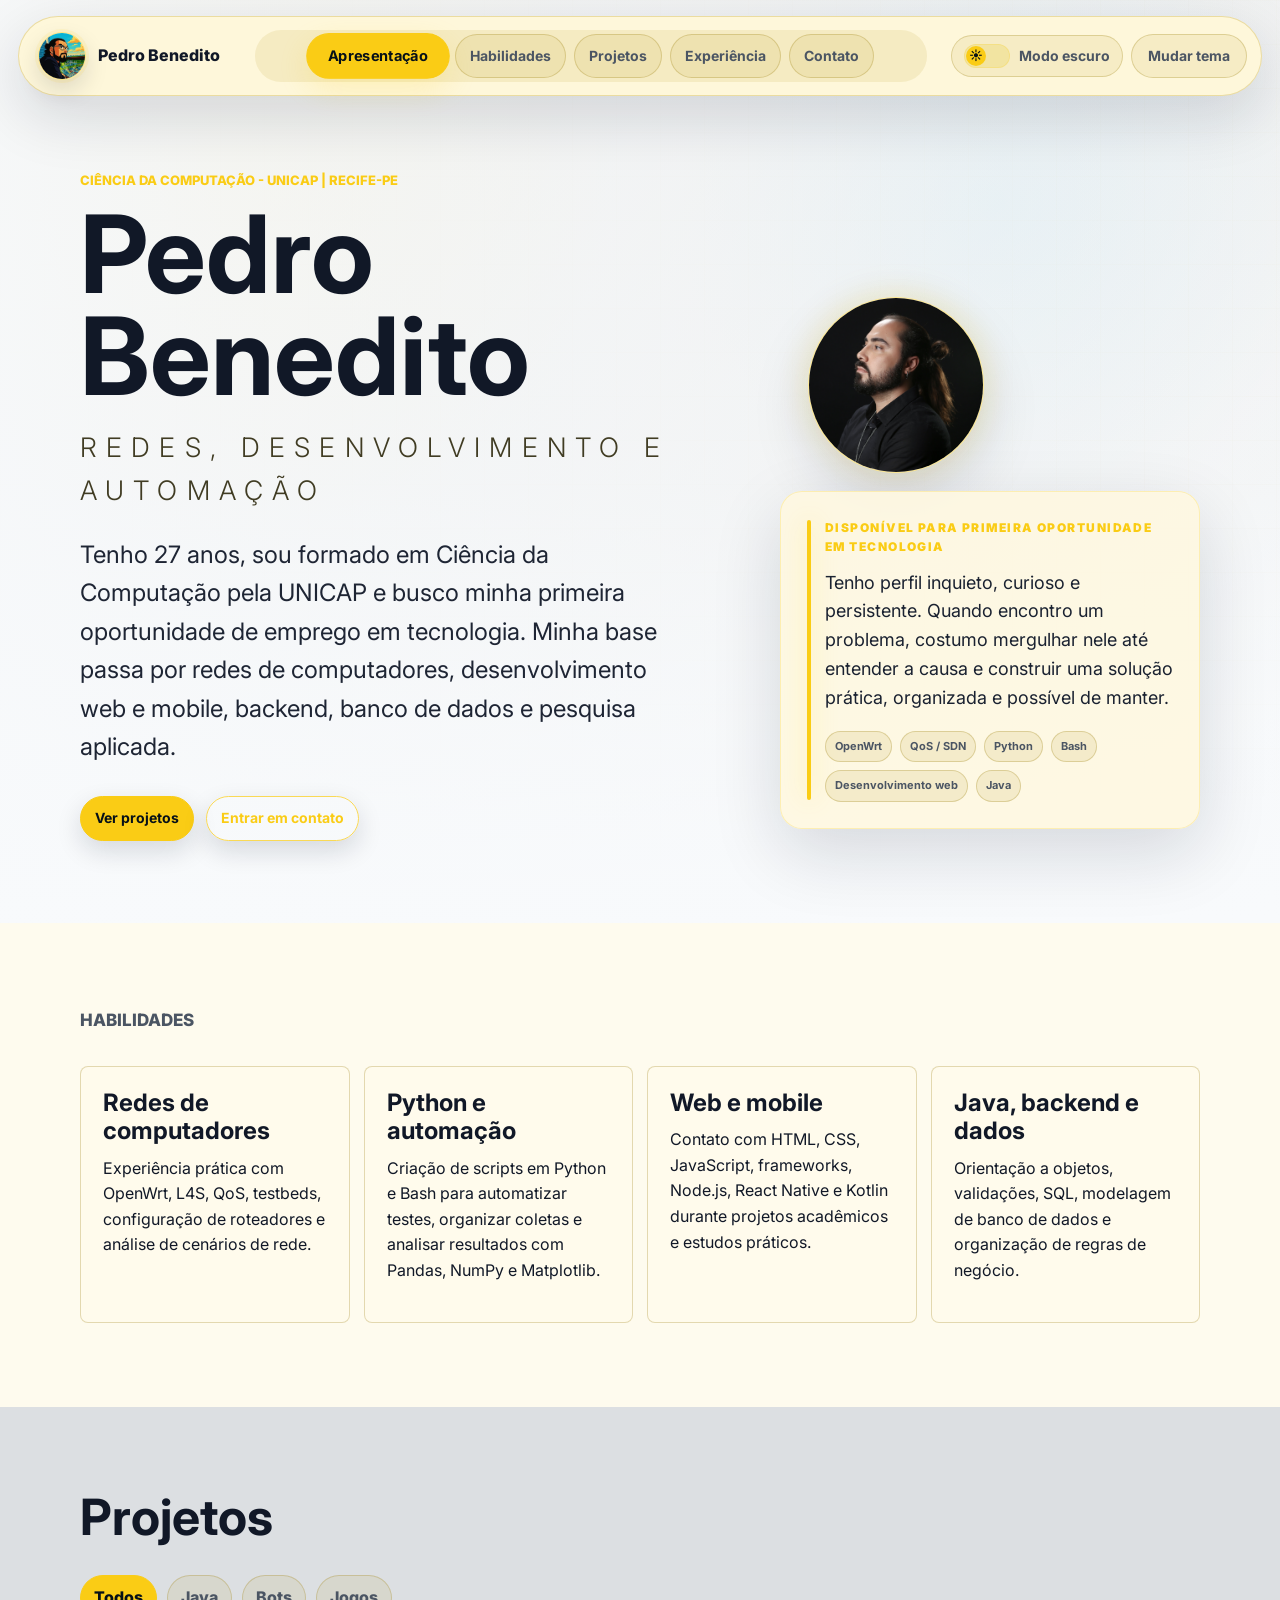
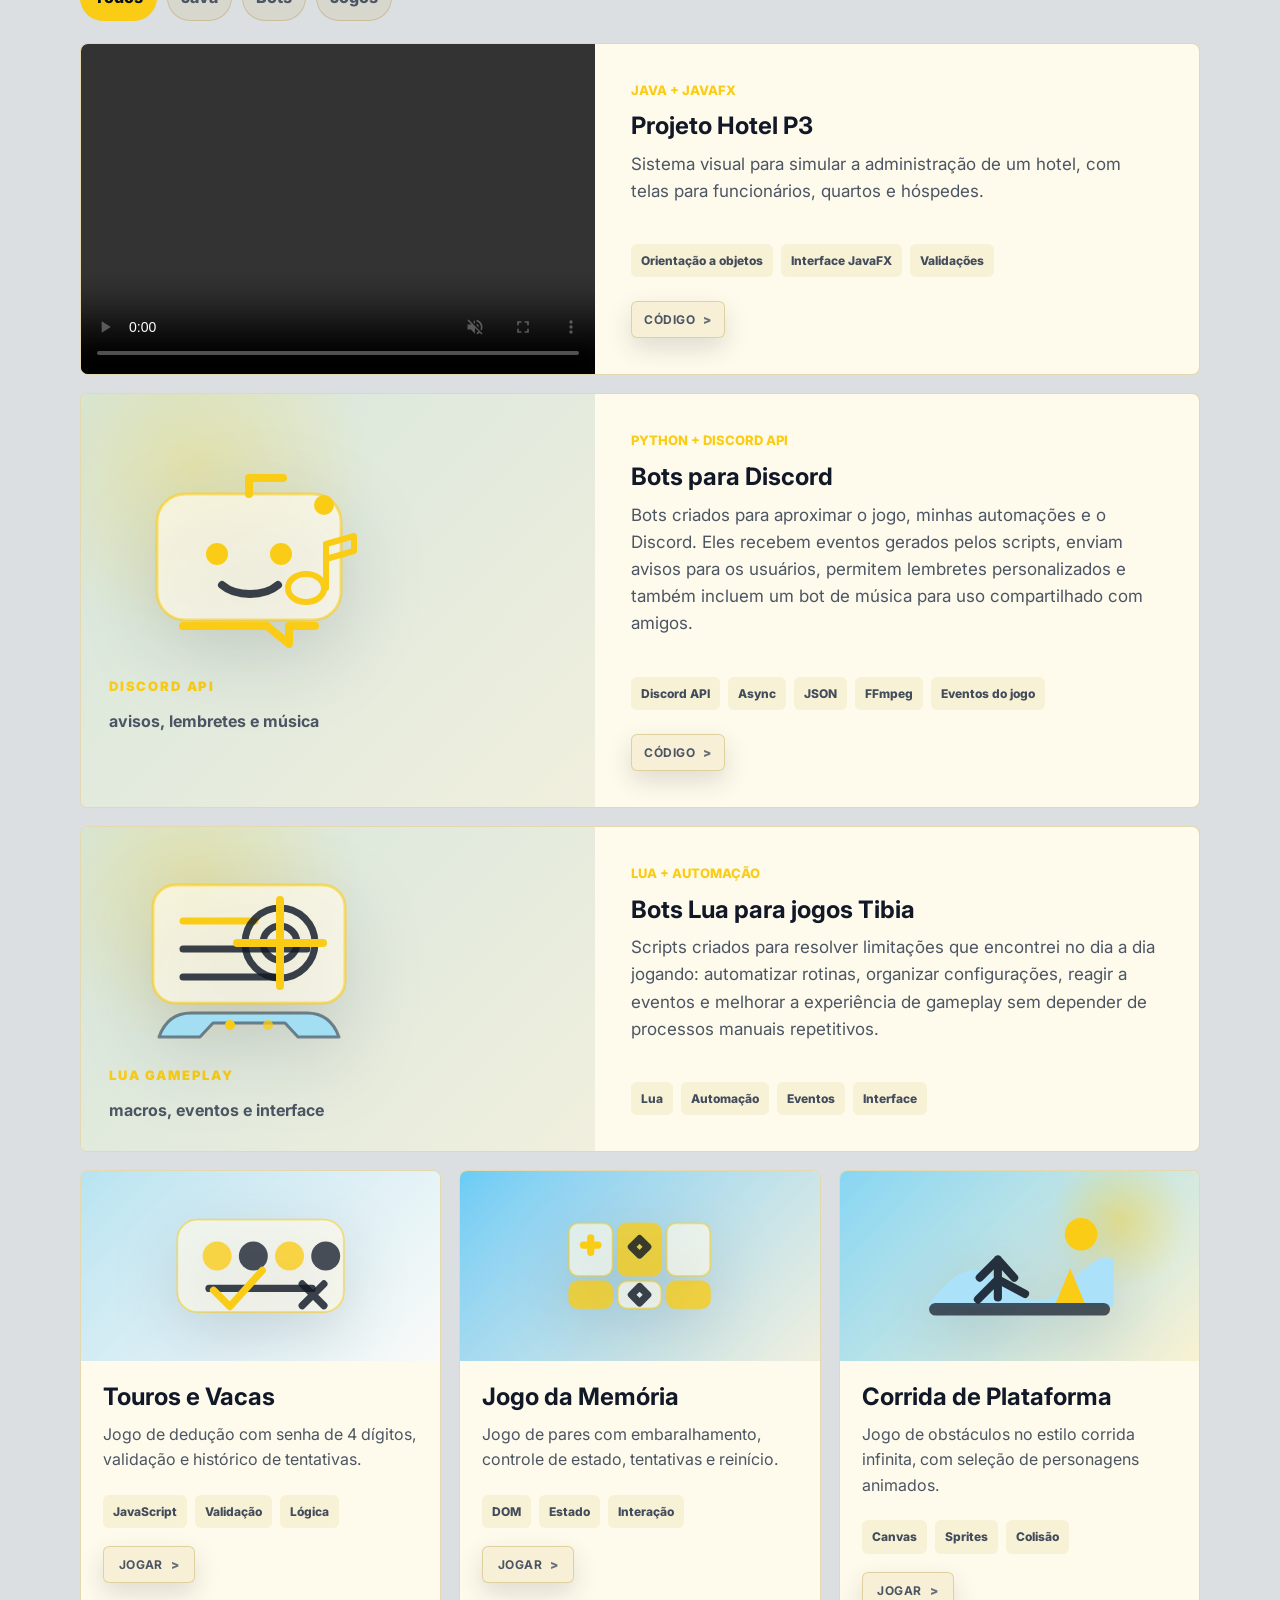
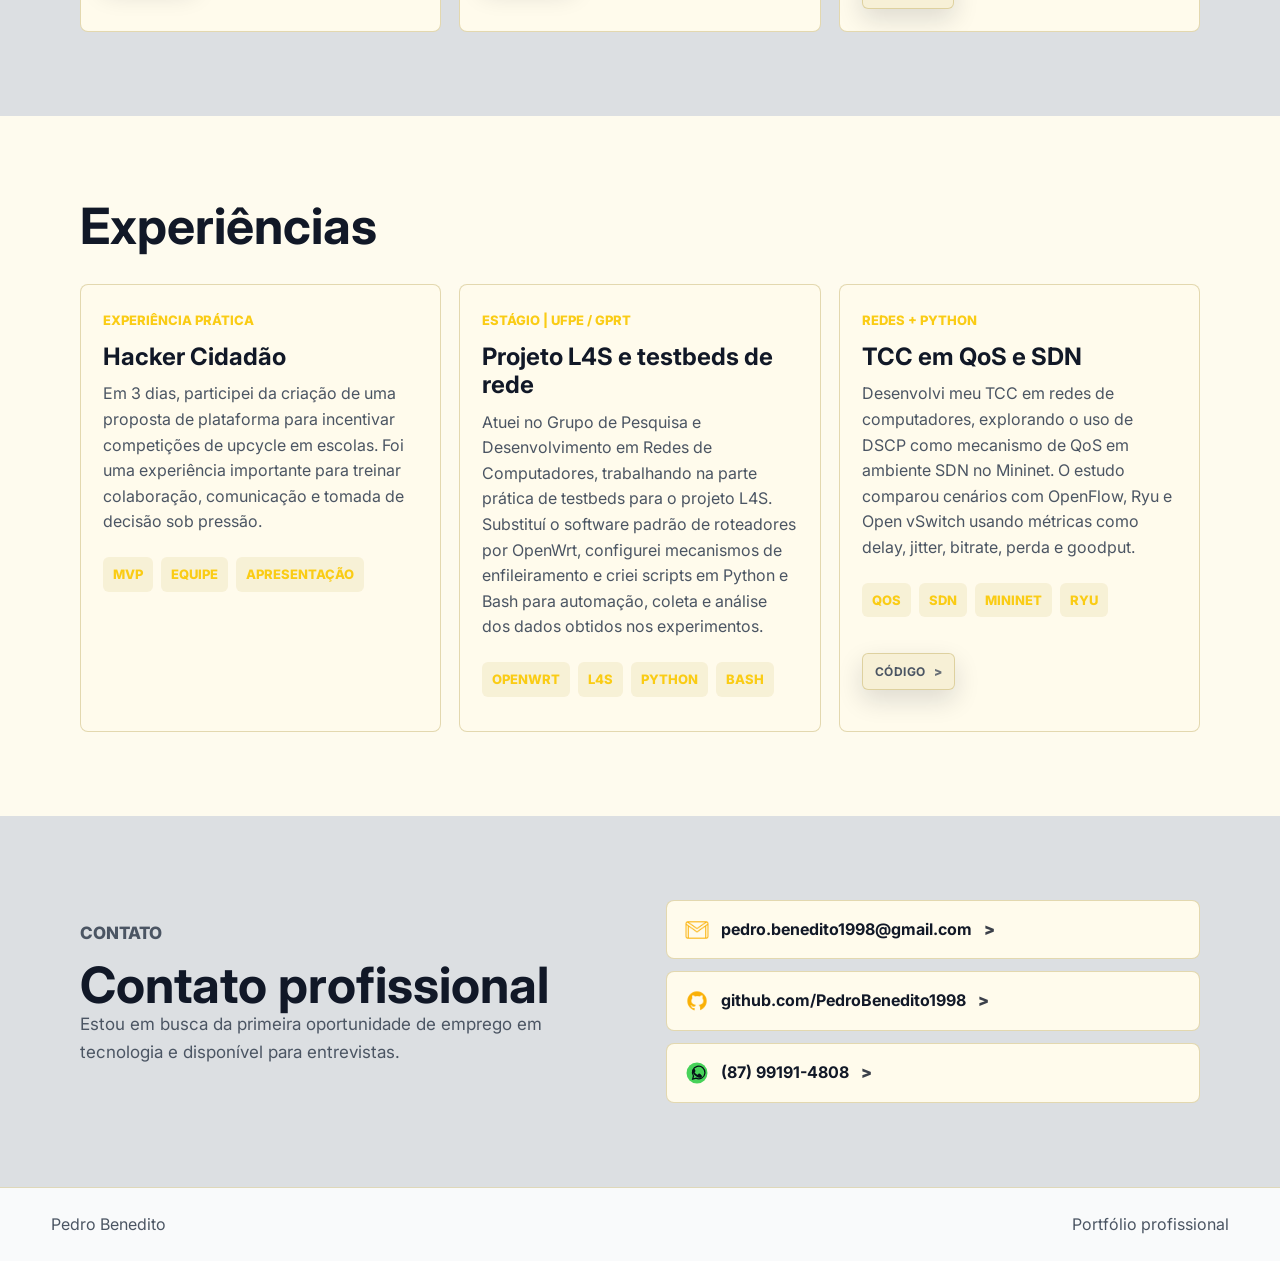
==== commit b976dd85: "Remove snake game" ====
--- a/index.html
+++ b/index.html
@@ -263,27 +263,6 @@
           </article>
 
           <article class="game-tile reveal-card" data-project-card data-kind="game">
-            <div class="game-cover snake-cover">
-              <svg class="game-symbol snake-symbol" viewBox="0 0 240 150" aria-hidden="true">
-                <path class="snake-body" d="M42 94h52c20 0 20-36 0-36H76c-22 0-22-36 0-36h62c28 0 42 16 42 38s-16 38-42 38h-16" />
-                <circle class="snake-eye" cx="174" cy="56" r="4" />
-                <circle class="snake-food" cx="198" cy="96" r="12" />
-                <path class="symbol-line snake-tongue" d="M184 54l16-8m-16 8l15 8" />
-              </svg>
-            </div>
-            <div class="game-tile-body">
-              <h3>Cobrinha</h3>
-              <p>Versão simples do Snake com canvas, pontuação, colisão e controle por teclado.</p>
-              <div class="project-notes">
-                <span>Canvas</span>
-                <span>Loop de jogo</span>
-                <span>Eventos</span>
-              </div>
-              <a class="button small" href="games/cobrinha/index.html">Jogar</a>
-            </div>
-          </article>
-
-          <article class="game-tile reveal-card" data-project-card data-kind="game">
             <div class="game-cover memory-cover">
               <svg class="game-symbol memory-symbol" viewBox="0 0 240 150" aria-hidden="true">
                 <rect class="memory-mini-card" x="42" y="28" width="48" height="58" rx="10" />
--- a/styles.css
+++ b/styles.css
@@ -1172,39 +1172,10 @@
   stroke: var(--accent);
 }
 
-.snake-body {
-  fill: none;
-  stroke: color-mix(in srgb, #eafff2 84%, var(--accent) 16%);
-  stroke-width: 22;
-  stroke-linecap: round;
-  stroke-linejoin: round;
-}
-
-.snake-eye {
-  fill: var(--bg);
-}
-
-.snake-food {
-  fill: var(--accent-2);
-  stroke: color-mix(in srgb, var(--text) 72%, transparent);
-  stroke-width: 4;
-}
-
-.snake-tongue {
-  stroke: var(--accent-2);
-  stroke-width: 5;
-}
-
 .bulls-cover {
   background:
     linear-gradient(135deg, color-mix(in srgb, var(--accent-2) 38%, transparent), color-mix(in srgb, var(--bg) 76%, transparent)),
     repeating-linear-gradient(45deg, rgba(255, 255, 255, 0.08) 0 1px, transparent 1px 18px);
-}
-
-.snake-cover {
-  background:
-    linear-gradient(135deg, rgba(34, 197, 94, 0.82), color-mix(in srgb, var(--bg) 70%, transparent)),
-    repeating-linear-gradient(90deg, rgba(255, 255, 255, 0.12) 0 1px, transparent 1px 22px);
 }
 
 .memory-cover {
@@ -1589,15 +1560,6 @@
   white-space: nowrap;
 }
 
-.snake-canvas {
-  width: 100%;
-  aspect-ratio: 1;
-  display: block;
-  border: 1px solid var(--line);
-  border-radius: 8px;
-  background: color-mix(in srgb, var(--bg) 88%, var(--surface) 12%);
-}
-
 .game-controls {
   display: grid;
   grid-template-columns: repeat(3, 52px);
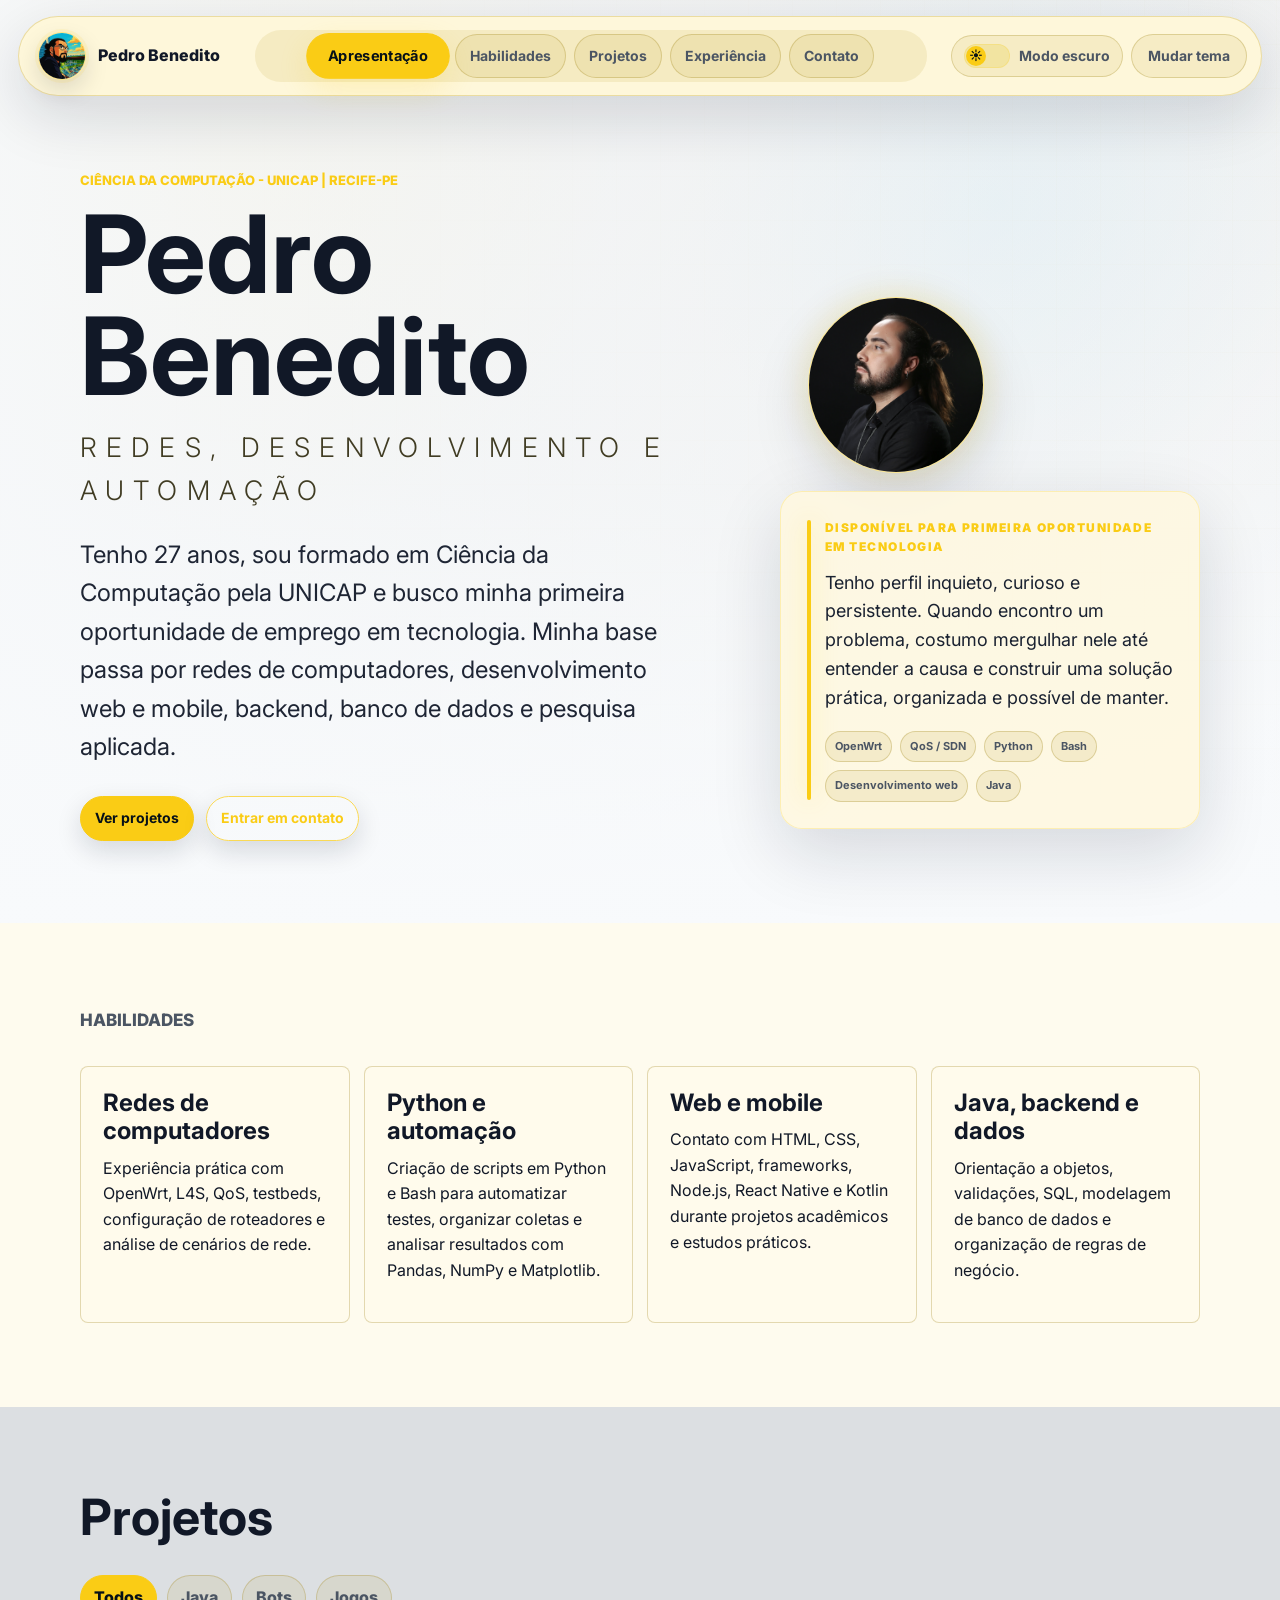
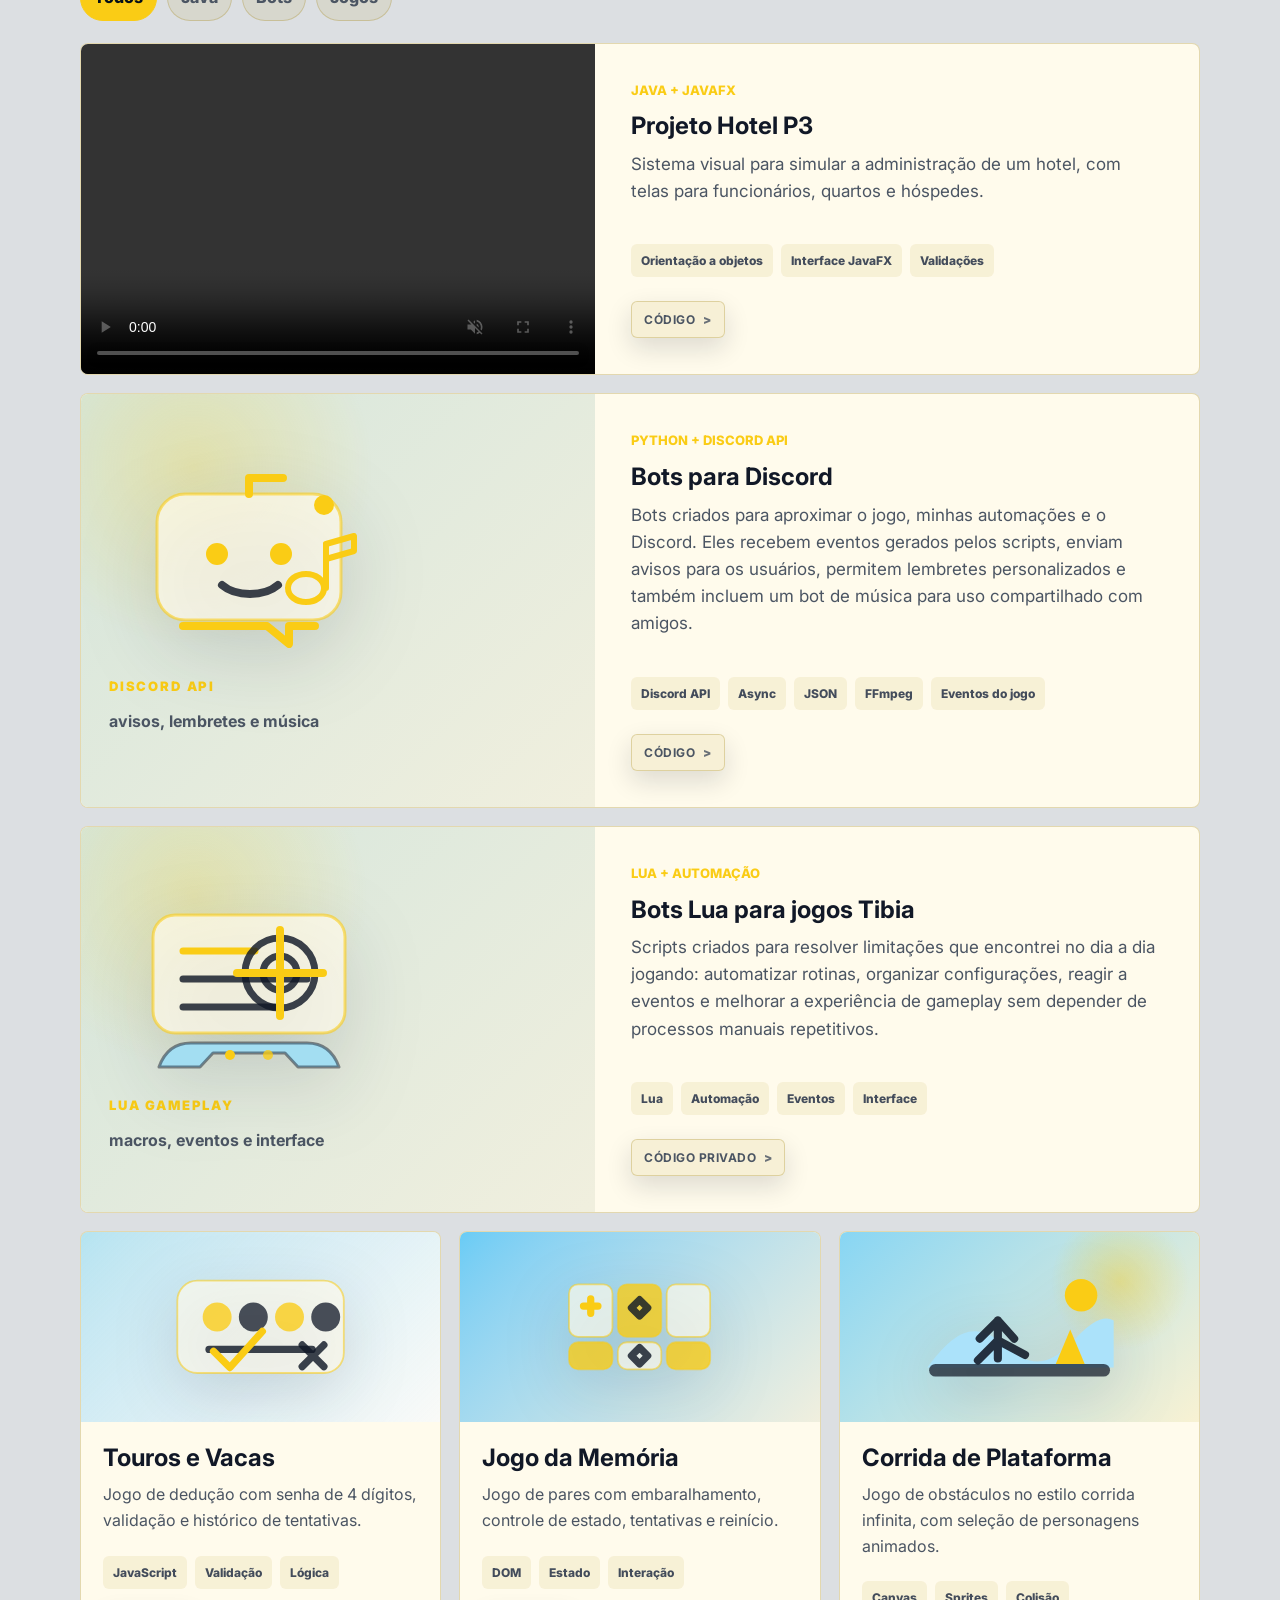
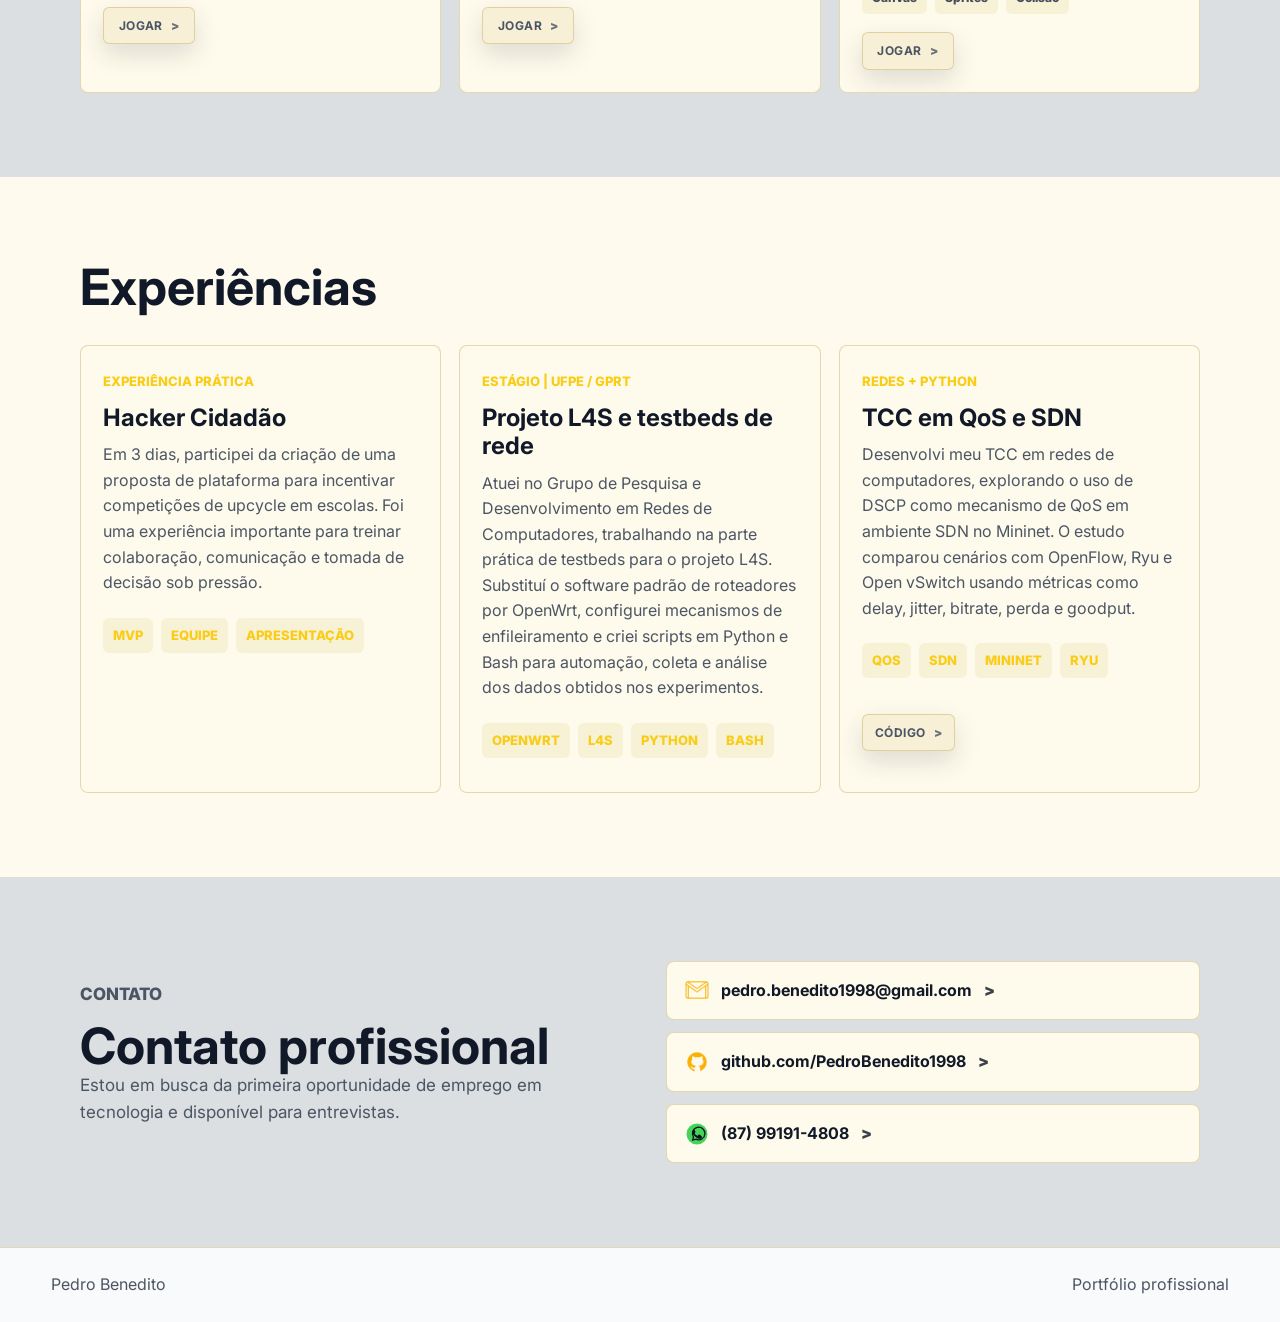
==== commit 07e866cb: "Add private custom repository link" ====
--- a/index.html
+++ b/index.html
@@ -231,6 +231,9 @@
                 <span>Eventos</span>
                 <span>Interface</span>
               </div>
+              <div class="project-actions">
+                <a class="button small" href="https://github.com/PedroBenedito1998/BENE-CUSTOM" target="_blank" rel="noreferrer">Código privado</a>
+              </div>
             </div>
           </article>
 
